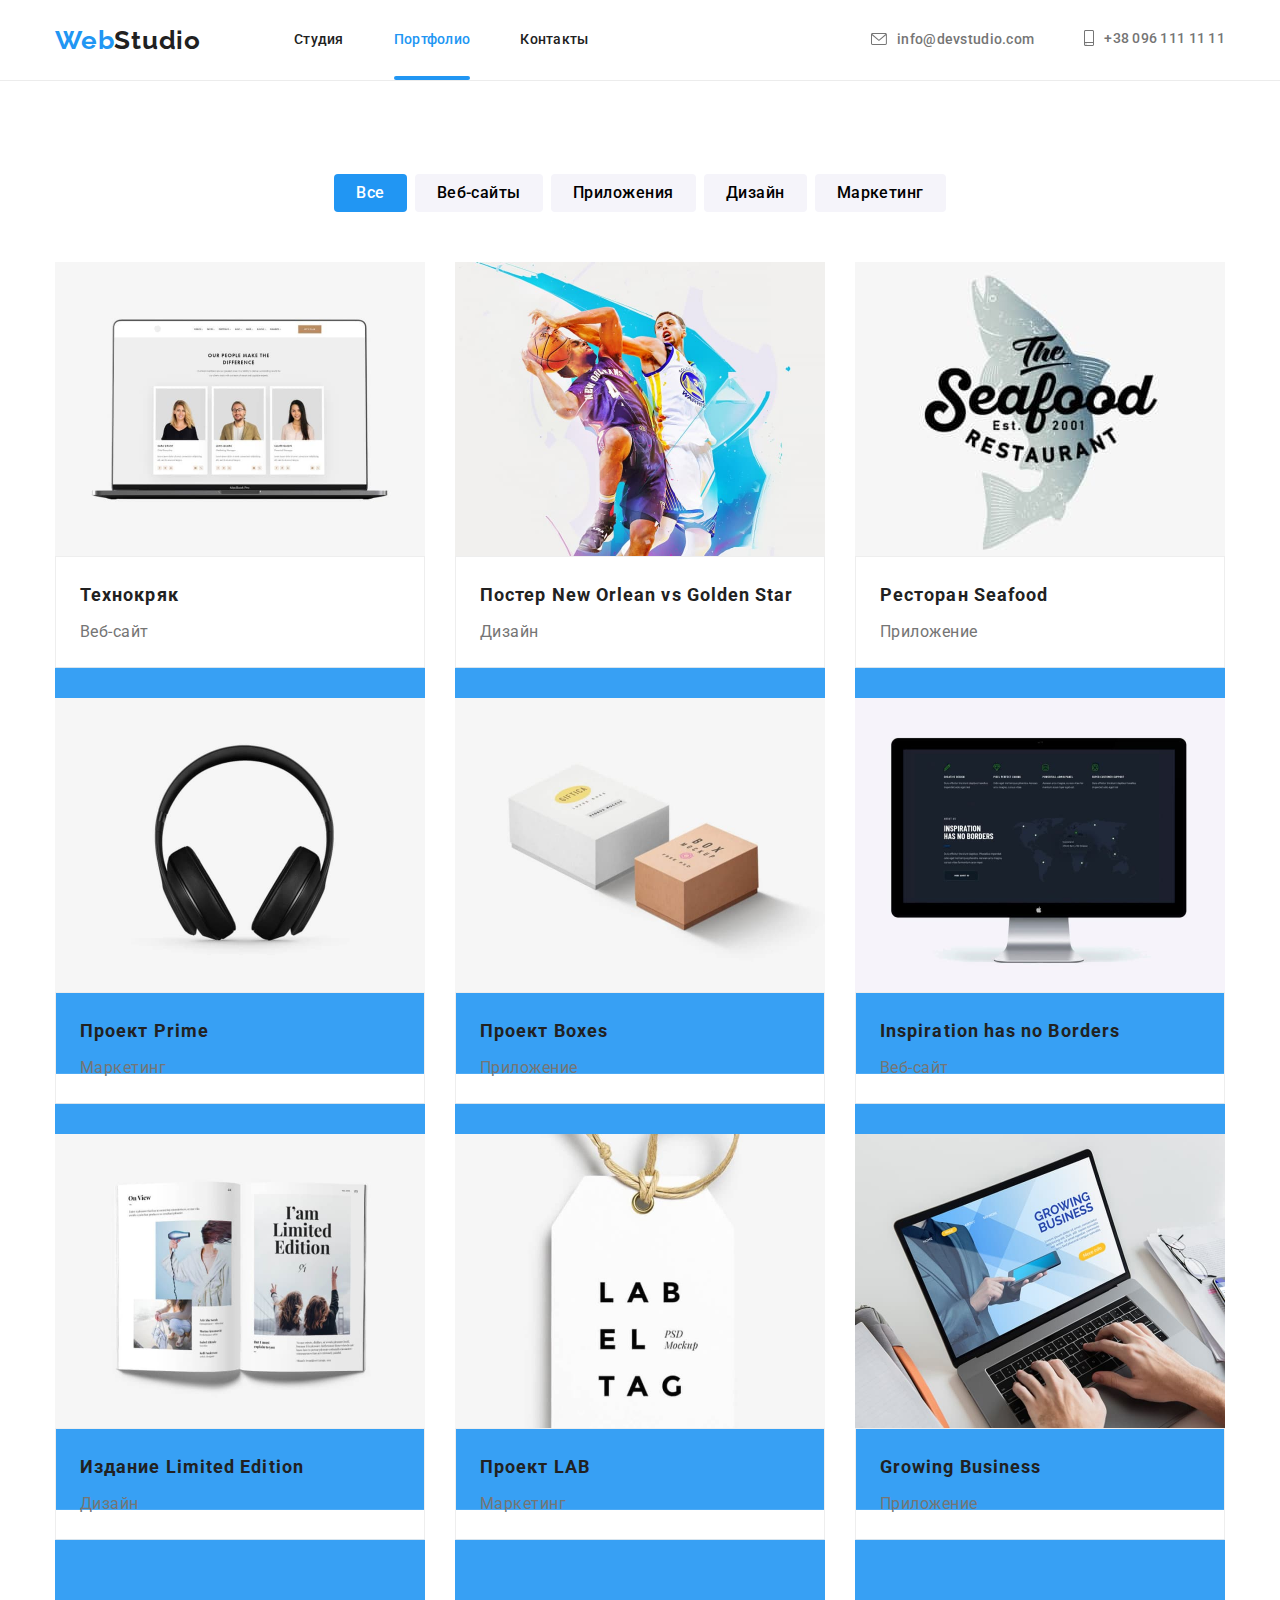
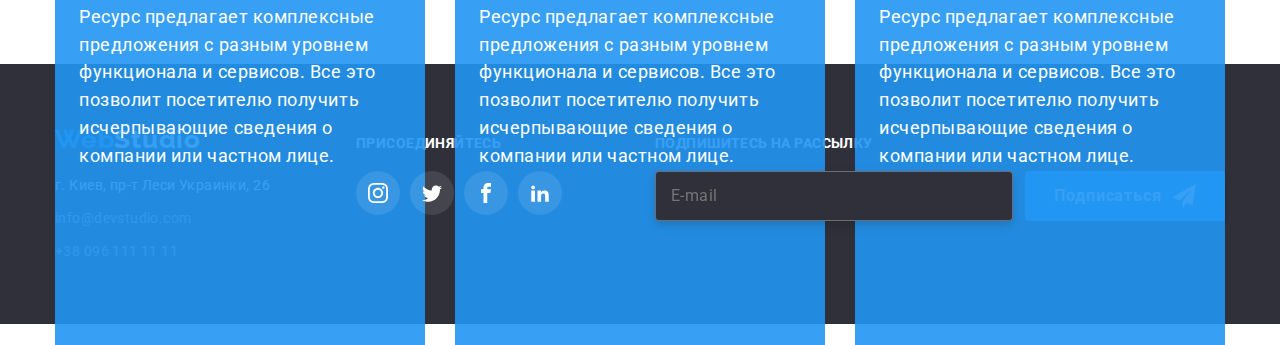
==== portfolio.html @ 7909172a "8" ====
<!DOCTYPE html>
<html lang="ru">
  <head>
    <meta charset="UTF-8" />
    <meta http-equiv="X-UA-Compatible" content="IE=edge" />
    <meta name="viewport" content="width=device-width, initial-scale=1.0" />
    <link rel="stylesheet" href="./css/reset.css" />
    <link rel="stylesheet" href="./css/styles.css" />
    <link rel="stylesheet" href="./css/main.css" />
    <title>WebStudio</title>
    <link rel="preconnect" href="https://fonts.googleapis.com" />
    <link rel="preconnect" href="https://fonts.gstatic.com" crossorigin />
    <link
      href="https://fonts.googleapis.com/css2?family=Raleway:wght@700&family=Roboto:ital,wght@0,400;0,500;0,700;0,900;1,300&display=swap"
      rel="stylesheet"
    />
  </head>
  <body>
    <header class="header">
      <div class="container">
        <a class="logo logo--blue" href="" lang="ru"
          >Web<span class="logo logo--black">Studio</span>
        </a>
        <div class="logo-button">
          <button class="logo-button__btn" data-menu-open>
            <svg class="logo-button__icon">
              <use href="./images/symbol-defs.svg#menu_24px"></use>
            </svg>
          </button>
        </div>
        <nav class="navigation">
          <ul class="menu">
            <li class="menu__item">
              <a class="menu__link" href="./index.html">Студия</a>
            </li>
            <li class="menu__item">
              <a class="menu__link current" href="./portfolio.html"
                >Портфолио</a
              >
            </li>
            <li class="menu__item">
              <a class="menu__link" href="">Контакты</a>
            </li>
          </ul>
        </nav>
        <ul class="contact">
          <li class="contact__item email">
            <a class="contact__link" href="mailto:info@devstudio.com"
              ><svg class="contact-button-email-icon">
                <use href="./images/symbol-defs.svg#icon-envelope-hover"></use>
              </svg>
              info@devstudio.com</a
            >
          </li>
          <li class="contact__item number">
            <a class="contact__link" href="tel:+380961111111"
              ><svg class="contact-button-phone-icon">
                <use href="./images/symbol-defs.svg#icon-smartphone"></use>
              </svg>
              +38 096 111 11 11
            </a>
          </li>
        </ul>
      </div>
      <div class="mob-menu is-hidden" data-menu>
        <button class="mob-menu__button" data-menu-close>
          <svg class="mob-menu__button-icon">
            <use href="./images/symbol-defs.svg#icon-krestik"></use>
          </svg>
        </button>
        <div class="container">
          <div class="mob-menu-top">
            <ul class="mob-menu-list">
              <li class="mob-menu-list__item">
                <a class="mob-menu-list__link" href="./index.html">Студия</a>
              </li>
              <li class="mob-menu-list__item">
                <a class="mob-menu-list__link" href="./portfolio.html"
                  >Портфолио</a
                >
              </li>
              <li class="mob-menu-list__item">
                <a class="mob-menu-list__link" href="">Контакты</a>
              </li>
            </ul>
          </div>
          <div class="mob-menu-bottom">
            <ul class="mob-contact">
              <li class="mob-contact__item mob-number">
                <a
                  class="mob-contact__link mob-font-number"
                  href="tel:+380961111111"
                >
                  +38 096 111 11 11
                </a>
              </li>
              <li class="mob-contact__item mob-email">
                <a
                  class="mob-contact__link mob-font-email"
                  href="mailto:info@devstudio.com"
                >
                  info@devstudio.com
                </a>
              </li>
            </ul>
            <ul class="mob-soc-list__menu">
              <li class="mob-soc-list__item">
                <a class="mob-soc-list__text" href="">Instagram</a>
              </li>
              <li class="mob-soc-list__item">
                <a class="mob-soc-list__text" href="">Twitter</a>
              </li>
              <li class="mob-soc-list__item">
                <a class="mob-soc-list__text" href="">Facebook</a>
              </li>
              <li class="mob-soc-list__item">
                <a class="mob-soc-list__text" href="">LinkedIn</a>
              </li>
            </ul>
          </div>
        </div>
      </div>
    </header>
    <main>
      <section class="section">
        <div class="container">
          <h1 class="visually-hidden" aria-hidden="true" tabindex="-1">
            заголовок скрыт
          </h1>
          <ul class="main-portfolio__button-menu">
            <li class="main-portfolio__button-item">
              <button class="main-portfolio__button current" type="button">
                Все
              </button>
            </li>
            <li class="main-portfolio__button-item">
              <button class="main-portfolio__button" type="button">
                Веб-сайты
              </button>
            </li>
            <li class="main-portfolio__button-item">
              <button class="main-portfolio__button" type="button">
                Приложения
              </button>
            </li>
            <li class="main-portfolio__button-item">
              <button class="main-portfolio__button" type="button">
                Дизайн
              </button>
            </li>
            <li class="main-portfolio__button-item">
              <button class="main-portfolio__button" type="button">
                Маркетинг
              </button>
            </li>
          </ul>
          <ul class="work-menu">
            <li class="work-menu__item">
              <a href="" class="work-menu__link">
                <div class="work-img-container">
                  <picture>
                    <source
                      srcset="
                        ./images/portfolio_image1.jpg    1x,
                        ./images/portfolio_image1-2x.jpg 2x
                      "
                      media="(min-width:1200px)"
                    />
                    <source
                      srcset="
                        ./images/laptop2-2.jpg  1x,
                        ./images/laptop2-2x.jpg 2x
                      "
                      media="(min-width:768px)"
                    />
                    <source
                      srcset="
                        ./images/laptop1.jpg      1x,
                        ./images/laptop1-2x-2.jpg 2x
                      "
                      media="(min-width:480px)"
                    />
                    <img
                      class="work-img-container__img"
                      srcset="./images/comp1.jpg 1x, ./images/comp1-2x-2.jpg 2x"
                      src="./images/comp1.jpg"
                      alt="технокряк"
                    />
                  </picture>
                  <p class="work-img-container__text">
                    Ресурс предлагает комплексные предложения с разным уровнем
                    функционала и сервисов. Все это позволит посетителю получить
                    исчерпывающие сведения о компании или частном лице.
                  </p>
                </div>
                <div class="work-information tabl-padding">
                  <h2 class="work-information__title">Технокряк</h2>
                  <p class="work-information__text">Веб-сайт</p>
                </div>
              </a>
            </li>
            <li class="work-menu__item">
              <a href="" class="work-menu__link">
                <div class="work-img-container">
                  <picture>
                    <source
                      srcset="
                        ./images/portfolio_image2.jpg    1x,
                        ./images/portfolio_image2-2x.jpg 2x
                      "
                      media="(min-width:1200px)"
                    />
                    <source
                      srcset="
                        ./images/basket2-2.jpg  1x,
                        ./images/basket2-2x.jpg 2x
                      "
                      media="(min-width:768px)"
                    />
                    <source
                      srcset="
                        ./images/basket1.jpg      1x,
                        ./images/basket1-2x-2.jpg 2x
                      "
                      media="(max-width:768px)"
                    />
                    <img
                      class="work-img-container__img"
                      src="./images/basket1.jpg"
                      alt="дизайн"
                    />
                  </picture>
                  <p class="work-img-container__text">
                    Ресурс предлагает комплексные предложения с разным уровнем
                    функционала и сервисов. Все это позволит посетителю получить
                    исчерпывающие сведения о компании или частном лице.
                  </p>
                </div>
                <div class="work-information">
                  <h2 class="work-information__title">
                    Постер <span lang="en"> New Orlean vs Golden Star</span>
                  </h2>
                  <p class="work-information__text">Дизайн</p>
                </div></a
              >
            </li>
            <li class="work-menu__item">
              <a href="" class="work-menu__link">
                <div class="work-img-container">
                  <picture>
                    <source
                      srcset="
                        ./images/portfolio_image3.jpg    1x,
                        ./images/portfolio_image3-2x.jpg 2x
                      "
                      media="(min-width:1200px)"
                    />
                    <source
                      srcset="
                        ./images/seafood2-2.jpg  1x,
                        ./images/seafood2-2x.jpg 2x
                      "
                      media="(min-width:768px)"
                    />
                    <source
                      srcset="
                        ./images/seafood1.jpg      1x,
                        ./images/seafood1-2x-2.jpg 2x
                      "
                      media="(min-width:460px)"
                    />
                    <img
                      class="work-img-container__img"
                      src="./images/seafood1.jpg"
                      alt="pесторан "
                    />
                  </picture>
                  <p class="work-img-container__text">
                    Ресурс предлагает комплексные предложения с разным уровнем
                    функционала и сервисов. Все это позволит посетителю получить
                    исчерпывающие сведения о компании или частном лице.
                  </p>
                </div>
                <div class="work-information">
                  <h2 class="work-information__title">
                    Ресторан <span lang="en">Seafood</span>
                  </h2>
                  <p class="work-information__text">Приложение</p>
                </div></a
              >
            </li>
            <li class="work-menu__item">
              <a href="" class="work-menu__link">
                <div class="work-img-container">
                  <picture>
                    <source
                      srcset="
                        ./images/portfolio_image4.jpg    1x,
                        ./images/portfolio_image4-2x.jpg 2x
                      "
                      media="(min-width:1200px)"
                    />
                    <source
                      srcset="
                        ./images/headphones2-2.jpg  1x,
                        ./images/headphones2-2x.jpg 2x
                      "
                      media="(min-width:768px)"
                    />
                    <source
                      srcset="
                        ./images/headphones1.jpg    1x,
                        ./images/headphones1-2x.jpg 2x
                      "
                      media="(max-width:768px)"
                    />
                    <img
                      class="work-img-container__img"
                      src="./images/headphones1.jpg"
                      alt="проект_prime"
                    />
                  </picture>
                  <p class="work-img-container__text">
                    Ресурс предлагает комплексные предложения с разным уровнем
                    функционала и сервисов. Все это позволит посетителю получить
                    исчерпывающие сведения о компании или частном лице.
                  </p>
                </div>
                <div class="work-information">
                  <h2 class="work-information__title">
                    Проект <span lang="en">Prime</span>
                  </h2>
                  <p class="work-information__text">Маркетинг</p>
                </div>
              </a>
            </li>
            <li class="work-menu__item">
              <a href="" class="work-menu__link">
                <div class="work-img-container">
                  <picture>
                    <source
                      srcset="
                        ./images/portfolio_image5.jpg    1x,
                        ./images/portfolio_image5-2x.jpg 2x
                      "
                      media="(min-width:1200px)"
                    />
                    <source
                      srcset="
                        ./images/boxes2-2.jpg  1x,
                        ./images/boxes2-2x.jpg 2x
                      "
                      media="(min-width:768px)"
                    />
                    <source
                      srcset="
                        ./images/boxes1.jpg      1x,
                        ./images/boxes1-2x-2.jpg 2x
                      "
                      media="(max-width:768px)"
                    />
                    <img
                      class="work-img-container__img"
                      src="./images/boxes1.jpg"
                      alt="проект_boxes"
                    />
                  </picture>
                  <p class="work-img-container__text">
                    Ресурс предлагает комплексные предложения с разным уровнем
                    функционала и сервисов. Все это позволит посетителю получить
                    исчерпывающие сведения о компании или частном лице.
                  </p>
                </div>
                <div class="work-information">
                  <h2 class="work-information__title">
                    Проект <span lang="en">Boxes</span>
                  </h2>
                  <p class="work-information__text">Приложение</p>
                </div></a
              >
            </li>

            <li class="work-menu__item">
              <a href="" class="work-menu__link">
                <div class="work-img-container">
                  <picture>
                    <source
                      srcset="
                        ./images/portfolio_image6.jpg    1x,
                        ./images/portfolio_image6-2x.jpg 2x
                      "
                      media="(min-width:1200px)"
                    />
                    <source
                      srcset="
                        ./images/monitor2-2.jpg  1x,
                        ./images/monitor2-2x.jpg 2x
                      "
                      media="(min-width:768px)"
                    />
                    <source
                      srcset="
                        ./images/monitor1.jpg      1x,
                        ./images/monitor1-2x-2.jpg 2x
                      "
                      media="(max-width:768px)"
                    />
                    <img
                      class="work-img-container__img"
                      src="./images/monitor1.jpg"
                      alt="inspiration"
                    />
                  </picture>
                  <p class="work-img-container__text">
                    Ресурс предлагает комплексные предложения с разным уровнем
                    функционала и сервисов. Все это позволит посетителю получить
                    исчерпывающие сведения о компании или частном лице.
                  </p>
                </div>
                <div class="work-information">
                  <h2 class="work-information__title" lang="en">
                    Inspiration has no Borders
                  </h2>
                  <p
                    class="work-information__text work-information__text--padding"
                  >
                    Веб-сайт
                  </p>
                </div></a
              >
            </li>
            <li class="work-menu__item">
              <a href="" class="work-menu__link">
                <div class="work-img-container">
                  <picture>
                    <source
                      srcset="
                        ./images/portfolio_image7.jpg    1x,
                        ./images/portfolio_image7-2x.jpg 2x
                      "
                      media="(min-width:1200px)"
                    />
                    <source
                      srcset="./images/book2-2.jpg 1x, ./images/book2-2x.jpg 2x"
                      media="(min-width:768px)"
                    />
                    <source
                      srcset="./images/book1.jpg 1x, ./images/book1-2x-2.jpg 2x"
                      media="(max-width:768px)"
                    />
                    <img
                      class="work-img-container__img"
                      src="./images/book1.jpg"
                      alt="inspiration"
                    />
                  </picture>
                  <p class="work-img-container__text">
                    Ресурс предлагает комплексные предложения с разным уровнем
                    функционала и сервисов. Все это позволит посетителю получить
                    исчерпывающие сведения о компании или частном лице.
                  </p>
                </div>
                <div class="work-information">
                  <h2 class="work-information__title">
                    Издание <span lang="en">Limited Edition</span>
                  </h2>
                  <p class="work-information__text">Дизайн</p>
                </div></a
              >
            </li>
            <li class="work-menu__item">
              <a href="" class="work-menu__link">
                <div class="work-img-container">
                  <picture>
                    <source
                      srcset="
                        ./images/portfolio_image8.jpg    1x,
                        ./images/portfolio_image8-2x.jpg 2x
                      "
                      media="(min-width:1200px)"
                    />
                    <source
                      srcset="./images/lab2-2.jpg 1x, ./images/lab2-2x.jpg 2x"
                      media="(min-width:768px)"
                    />
                    <source
                      srcset="./images/lab1.jpg 1x, ./images/lab1-2x-2.jpg 2x"
                      media="(max-width:768px)"
                    />
                    <img
                      class="work-img-container__img"
                      src="./images/lab1.jpg"
                      alt="проект_lab"
                    />
                  </picture>
                  <p class="work-img-container__text">
                    Ресурс предлагает комплексные предложения с разным уровнем
                    функционала и сервисов. Все это позволит посетителю получить
                    исчерпывающие сведения о компании или частном лице.
                  </p>
                </div>
                <div class="work-information">
                  <h2 class="work-information__title">
                    Проект <span lang="en">LAB</span>
                  </h2>
                  <p class="work-information__text">Маркетинг</p>
                </div></a
              >
            </li>
            <li class="work-menu__item">
              <a href="" class="work-menu__link">
                <div class="work-img-container">
                  <picture>
                    <source
                      srcset="
                        ./images/portfolio_image9.jpg    1x,
                        ./images/portfolio-image9-2x.jpg 2x
                      "
                      media="(min-width:1200px)"
                    />
                    <source
                      srcset="
                        ./images/laptoptwo2-2.jpg  1x,
                        ./images/laptoptwo2-2x.jpg 2x
                      "
                      media="(min-width:768px)"
                    />
                    <source
                      srcset="
                        ./images/laptop-two.jpg    1x,
                        ./images/laptop-two-2x.jpg 2x
                      "
                      media="(max-width:768px)"
                    />
                    <img
                      class="work-img-container__img"
                      src="./images/laptop-two.jpg"
                      alt="growing_business "
                    />
                  </picture>
                  <p class="work-img-container__text">
                    Ресурс предлагает комплексные предложения с разным уровнем
                    функционала и сервисов. Все это позволит посетителю получить
                    исчерпывающие сведения о компании или частном лице.
                  </p>
                </div>
                <div class="work-information">
                  <h2 class="work-information__title" lang="en">
                    Growing Business
                  </h2>
                  <p class="work-information__text">Приложение</p>
                </div></a
              >
            </li>
          </ul>
        </div>
      </section>
    </main>
    <footer class="footer">
      <div class="container">
        <div class="logo-and-address">
          <a class="footer-logo footer-logo--blue" href="" lang="en"
            >Web<span class="footer-logo footer-logo--white">Studio</span>
          </a>
          <address>
            <ul class="footer-menu-adress">
              <li class="footer-menu-adress__item">
                <a
                  class="footer-menu-adress__link"
                  href="https://goo.gl/maps/yM5zSDuBBdPvLDTw6"
                  target="_blank"
                  rel="noopener,noindex,nofollow"
                  >г. Киев, пр-т Леси Украинки, 26</a
                >
              </li>
              <li class="footer-menu-adress__item">
                <a
                  class="footer-menu-adress__link-two"
                  href="mailto:info@devstudio.com"
                  >info@devstudio.com</a
                >
              </li>
              <li class="footer-menu-adress__item">
                <a class="footer-menu-adress__link-two" href="tel:+380961111111"
                  >+38 096 111 11 11</a
                >
              </li>
            </ul>
          </address>
        </div>
        <div class="social-networks">
          <p class="social-networks__text">ПРИСОЕДИНЯЙТЕСЬ</p>
          <ul class="social-networks__button-menu">
            <li class="social-networks__icon">
              <a href="" class="social-networks__button">
                <svg class="social-networks__button-icon">
                  <use href="./images/symbol-defs.svg#icon-instagram"></use>
                </svg>
              </a>
            </li>
            <li class="social-networks__icon">
              <a href="" class="social-networks__button">
                <svg class="social-networks__button-icon">
                  <use href="./images/symbol-defs.svg#icon-twitter"></use>
                </svg>
              </a>
            </li>
            <li class="social-networks__icon">
              <a href="" class="social-networks__button">
                <svg class="social-networks__button-icon">
                  <use href="./images/symbol-defs.svg#icon-facebook"></use>
                </svg>
              </a>
            </li>
            <li class="social-networks__icon">
              <a href="" class="social-networks__button">
                <svg class="social-networks__button-icon">
                  <use href="./images/symbol-defs.svg#icon-linkedin2"></use>
                </svg>
              </a>
            </li>
          </ul>
        </div>
        <div class="footer-input-container">
          <p class="footer-input-container__text">Подпишитесь на рассылку</p>
          <form class="footer-form">
            <input
              name="email"
              type="email"
              class="footer-input"
              placeholder="E-mail"
            />
            <button type="submit" class="footer-input-container__btn">
              Подписаться<svg class="footer-input-container__icon-send">
                <use href="./images/symbol-defs.svg#icon-icon-send"></use>
              </svg>
            </button>
          </form>
        </div>
      </div>
    </footer>
    <script src="./js/modal.js"></script>
    <script src="./js/menu.js"></script>
  </body>
</html>
---- css/main.css ----
*,
*::after,
*::before {
  margin: 0;
  padding: 0;
  box-sizing: border-box;
}

a {
  text-decoration: none;
}

ul {
  list-style: none;
}

button {
  cursor: pointer;
  border: none;
}

img {
  display: block;
  height: auto;
  max-width: 100%;
}

h1,
h2,
h3,
h4,
h5,
h6 {
  margin: 0px;
}

:root {
  --main-color: #757575;
  --secondary-color: #212121;
  --background-color: #fff;
}

.header {
  background-color: var(--background-color);
  border-bottom: #fff;
  border-bottom: 1px solid #ececec;
  display: flex;
  padding-top: 10px;
  padding-bottom: 10px;
  left: 0;
}

@media screen and (min-width: 768px) {
  .header {
    padding-top: 21px;
    padding-bottom: 20px;
  }
}

@media screen and (min-width: 1200px) {
  .header {
    padding-top: 25px;
    padding-bottom: 24px;
  }
}

.header .container {
  display: flex;
}

.logo {
  font-family: "Raleway", sans-serif;
  font-style: normal;
  font-weight: 700;
  font-size: 26px;
  line-height: 1.19;
  letter-spacing: 0.03em;
  display: flex;
  align-items: center;
}

.logo--blue {
  color: #2196f3;
}

.logo--black {
  color: var(--secondary-color);
}

.logo-button {
  margin-left: auto;
}

@media screen and (min-width: 768px) {
  .logo-button {
    display: none;
  }
}

.logo-button__btn {
  width: 40px;
  height: 40px;
  background-color: #fff;
}

@media screen and (min-width: 768px) {
  .logo-button__btn {
    display: none;
  }
}

.navigation {
  display: none;
  align-items: center;
}

@media screen and (min-width: 768px) {
  .navigation {
    margin-left: 88px;
    display: flex;
  }
}

@media screen and (min-width: 1200px) {
  .navigation {
    margin-left: 93px;
  }
}

.logo-button__icon {
  width: 24px;
  height: 16px;
  background-position: center;
  background-repeat: no-repeat;
  background-size: contain;
}

.logo-button__icon:hover {
  fill: #2196f3;
}

.logo-button__icon:focus {
  fill: #2196f3;
}

@media screen and (min-width: 768px) {
  .logo-button__icon {
    display: none;
  }
}

.navigation {
  display: none;
  align-items: center;
}

@media screen and (min-width: 768px) {
  .navigation {
    display: flex;
  }
}

.header {
  display: flex;
  align-items: center;
}

.menu__link {
  font-weight: 500;
  line-height: 1.14;
  letter-spacing: 0.02em;
  color: var(--secondary-color);
  display: block;
  transition: opacity 250ms cubic-bezier(0.4, 0, 0.2, 1);
  font-size: 14px;
}

.menu__link:hover {
  color: #2196f3;
}

.menu__link:focus {
  color: #2196f3;
}

.menu__link.current::after {
  content: "";
  width: 100%;
  height: 4px;
  display: block;
  position: absolute;
  border-radius: 2px;
  left: 0;
  background-color: #2196f3;
  top: 44px;
}

.menu__link.current {
  color: #2196f3;
  position: relative;
}

.menu__item:not(:last-child) {
  margin-right: 50px;
}

.contact {
  display: flex;
  align-items: center;
  margin-left: auto;
  display: none;
}

@media screen and (min-width: 768px) {
  .contact {
    display: block;
  }
}

@media screen and (min-width: 1200px) {
  .contact {
    display: flex;
  }
}

.contact__item {
  fill: #757575;
}

.contact__item:hover {
  color: #2196f3;
}

.contact__item:focus {
  color: #2196f3;
}

.contact__item:not(:last-child) {
  margin-right: 50px;
}

@media screen and (min-width: 768px) {
  .contact__item:not(:last-child) {
    margin-right: 0px;
  }
}

@media screen and (min-width: 1200px) {
  .contact__item:not(:last-child) {
    margin-right: 50px;
  }
}

.contact-button-email-icon {
  width: 14px;
  height: 10px;
  margin-right: 8px;
}

@media screen and (min-width: 1200px) {
  .contact-button-email-icon {
    width: 16px;
    height: 12px;
    margin-right: 10px;
  }
}

.contact-button-phone-icon {
  width: 10px;
  height: 14px;
  margin-right: 8px;
}

@media screen and (min-width: 1200px) {
  .contact-button-phone-icon {
    height: 16px;
    margin-right: 10px;
  }
}

.contact__link {
  font-weight: 500;
  line-height: 1.14;
  letter-spacing: 0.02em;
  color: var(--main-color);
  display: inline-flex;
  align-items: center;
  transition: opacity 250ms cubic-bezier(0.4, 0, 0.2, 1);
  font-size: calc(24px + (16 + 16 * 1) * ((100vw - 280px) / 480));
}

.contact__link:hover {
  color: #2196f3;
}

.contact__link:focus {
  color: #2196f3;
}

@media screen and (min-width: 768px) {
  .contact__link {
    font-size: 12px;
    line-height: 1.16;
    padding-bottom: 0px;
    padding-top: 0px;
  }
}

@media screen and (min-width: 1200px) {
  .contact__link {
    font-size: 14px;
    line-height: 1.14;
  }
}

@media screen and (min-width: 460px) {
  .number {
    margin-top: 10px;
  }
}

@media screen and (min-width: 1200px) {
  .number {
    margin-top: 0px;
  }
}

.mob-menu {
  position: fixed;
  z-index: 1;
  top: 0;
  left: 0;
  background-color: #fff;
  width: 100vw;
  height: 100vh;
  padding-top: 48px;
  padding-bottom: 48px;
  padding-left: 40px;
}

.mob-menu .container {
  display: flex;
  flex-direction: column;
  height: 100%;
  justify-content: space-between;
  position: relative;
  padding: 0;
}

@media screen and (min-width: 768px) {
  .mob-menu {
    display: none;
  }
}

.mob-menu__button {
  display: block;
  content: "";
  margin-left: auto;
  width: 40px;
  height: 40px;
  background-color: #fff;
  cursor: pointer;
  position: absolute;
  top: 21px;
  right: 25px;
}

.mob-menu__button-icon {
  width: 18.67px;
  height: 18.67px;
  background-position: center;
  background-size: contain;
  background-repeat: no-repeat;
  fill: black;
}

.mob-menu__button-icon:hover {
  fill: #2196f3;
}

.mob-menu__button-icon:focus {
  fill: #2196f3;
}

.mob-menu-list__item {
  font-family: "Roboto";
  font-style: normal;
  font-weight: 500;
  font-size: 40px;
  line-height: 1.17;
  letter-spacing: 0.02em;
}

.mob-menu-list__item:not(:last-child) {
  margin-bottom: 36px;
}

.mob-menu-list__link {
  font-family: "Roboto";
  font-style: normal;
  font-weight: 500;
  font-size: 40px;
  line-height: 1.17;
  text-align: center;
  letter-spacing: 0.02em;
  color: #212121;
  font-size: calc(24px + (16 + 16 * 1) * ((100vw - 280px) / 480));
}

.mob-menu-list__link:hover {
  color: #2196f3;
}

.mob-menu-list__link:focus {
  color: #2196f3;
}

.mob-contact {
  color: #757575;
}

.mob-number {
  margin-bottom: 32px;
}

.mob-email {
  margin-bottom: 64px;
}

.mob-font-number {
  font-family: "Roboto";
  font-style: normal;
  font-weight: 500;
  font-size: 34px;
  line-height: 1.17;
  letter-spacing: 0.02em;
  color: #757575;
}

.mob-font-number:hover {
  color: #2196f3;
}

.mob-font-number:focus {
  color: #2196f3;
}

.mob-font-email {
  font-family: "Roboto";
  font-style: normal;
  font-weight: 500;
  font-size: 24px;
  line-height: 1.16;
  letter-spacing: 0.02em;
  color: #757575;
}

.mob-font-email:hover {
  color: #2196f3;
}

.mob-font-email:focus {
  color: #2196f3;
}

.mob-soc-list__menu {
  display: flex;
}

.mob-soc-list__menu :not(:last-child) {
  margin-right: 10px;
}

.mob-soc-list__text {
  font-family: "Roboto";
  font-style: normal;
  font-weight: 500;
  font-size: 18px;
  line-height: 1.22;
  letter-spacing: 0.02em;
  color: #2196f3;
}

.mob-soc-list__item:not(:first-child)::before {
  content: "";
  width: 22px;
  height: 0px;
  border-right: 1px solid rgba(33, 33, 33, 0.2);
  transform: rotate(90deg);
  margin-right: 9px;
}

.container {
  width: 100%;
  margin: 0 auto;
  padding-left: 15px;
  padding-right: 15px;
}

@media screen and (min-width: 480px) {
  .container {
    max-width: 480px;
  }
}

@media screen and (min-width: 768px) {
  .container {
    max-width: 768px;
  }
}

@media screen and (min-width: 1200px) {
  .container {
    max-width: 1200px;
  }
}

.visually-hidden {
  white-space: nowrap;
  width: 1px;
  height: 1px;
  overflow: hidden;
  border: 0;
  padding: 0;
  clip: rect(0 0 0 0);
  clip-path: inset(50%);
  margin: -1px;
}

.titles {
  font-weight: 700;
  font-size: 28px;
  line-height: 1.17;
  text-align: center;
  letter-spacing: 0.03em;
  color: var(--secondary-color);
  margin-bottom: 30px;
}

@media screen and (min-width: 1200px) {
  .titles {
    margin-bottom: 50px;
    font-size: 36px;
    line-height: 1.16;
  }
}

.hero {
  width: 100%;
  height: 100%;
  margin-left: auto;
  margin-right: auto;
  background: #2f303a;
  padding-top: 118px;
  padding-bottom: 118px;
  background-image: linear-gradient(rgba(47, 48, 58, 0.4), rgba(47, 48, 58, 0.4)), url(../images/headerimgmob.jpg);
  background-repeat: no-repeat;
  background-size: cover;
  background-position: center;
}

@media screen and (min-width: 480px) {
  .hero {
    background-image: linear-gradient(rgba(47, 48, 58, 0.4), rgba(47, 48, 58, 0.4)), url(../images/headerimgmob.jpg);
  }
}

@media screen and (min-width: 480px) and (min-device-pixel-ratio: 2), screen and (min-width: 480px) and (min-resolution: 192dpi), screen and (min-width: 480px) and (min-resolution: 2dppx) {
  .hero {
    background-image: linear-gradient(rgba(47, 48, 58, 0.4), rgba(47, 48, 58, 0.4)), url(../images/headerimgmob-2x.jpg);
  }
}

@media screen and (min-width: 768px) {
  .hero {
    background-image: linear-gradient(rgba(47, 48, 58, 0.4), rgba(47, 48, 58, 0.4)), url(../images/headerimgmobile.jpg);
  }
}

@media screen and (min-width: 768px) and (min-device-pixel-ratio: 2), screen and (min-width: 768px) and (min-resolution: 192dpi), screen and (min-width: 768px) and (min-resolution: 2dppx) {
  .hero {
    background-image: linear-gradient(rgba(47, 48, 58, 0.4), rgba(47, 48, 58, 0.4)), url(../images/headerimgmobile-2x.jpg);
  }
}

@media screen and (min-width: 1200px) {
  .hero {
    background-image: linear-gradient(rgba(47, 48, 58, 0.4), rgba(47, 48, 58, 0.4)), url(../images/hero1600ok-1x.jpg);
    max-width: 1600px;
    max-height: 600px;
    padding-top: 200px;
    padding-bottom: 200px;
  }
}

@media screen and (min-width: 1200px) and (min-device-pixel-ratio: 2), screen and (min-width: 1200px) and (min-resolution: 192dpi), screen and (min-width: 1200px) and (min-resolution: 2dppx) {
  .hero {
    background-image: linear-gradient(rgba(47, 48, 58, 0.4), rgba(47, 48, 58, 0.4)), url(../images/hero1600ok-2x.jpg);
  }
}

.hero__title {
  font-style: normal;
  font-weight: 900;
  font-size: 26px;
  line-height: 1.6;
  text-align: center;
  text-transform: uppercase;
  color: var(--background-color);
  margin: 0 auto;
  width: 360px;
  letter-spacing: 0.06em;
}

@media screen and (min-width: 1200px) {
  .hero__title {
    width: 696px;
    height: 120px;
    font-size: 44px;
    line-height: 1.36;
  }
}

.hero__button {
  margin-left: auto;
  margin-right: auto;
  margin-top: 30px;
  font-weight: 700;
  font-size: 16px;
  line-height: 1.87;
  display: flex;
  align-items: center;
  text-align: center;
  letter-spacing: 0.06em;
  box-shadow: 0px 4px 4px rgba(0, 0, 0, 0.15);
  border-radius: 4px;
  background: #2196f3;
  color: var(--background-color);
  padding: 10px 32px;
  cursor: pointer;
  transition: opacity 250ms cubic-bezier(0.4, 0, 0.2, 1);
}

.hero__button:hover {
  background-color: #188ce8;
}

.hero__button:focus {
  background-color: #188ce8;
}

.hero-two {
  padding-top: 60px;
  padding-bottom: 60px;
  background: #fff;
}

@media screen and (min-width: 1200px) {
  .hero-two {
    padding-top: 94px;
    padding-bottom: 94px;
  }
}

.hero-menu {
  margin-bottom: -30px;
}

@media screen and (min-width: 768px) {
  .hero-menu {
    display: flex;
    flex-wrap: wrap;
    margin-left: -30px;
  }
}

.hero-menu__item {
  margin-bottom: 30px;
  background-color: var(--background-color);
}

@media screen and (min-width: 768px) {
  .hero-menu__item {
    flex-basis: calc((100% - 60px) / 2);
    margin-left: 30px;
  }
}

@media screen and (min-width: 1200px) {
  .hero-menu__item {
    flex-basis: calc((100% - 120px) / 4);
    margin-left: 30px;
  }
}

.hero-menu__button {
  content: "";
  width: 100%;
  height: 120px;
  display: flex;
  background-color: #f5f4fa;
  margin-bottom: 30px;
  border-radius: 4px;
  background-size: contain;
  align-items: center;
  justify-content: center;
}

@media screen and (min-width: 1200px) {
  .hero-menu__button {
    width: 270px;
  }
}

.hero-menu__button-icon {
  width: 70px;
  height: 70px;
  background-position: center;
  background-repeat: no-repeat;
  background-size: contain;
}

.hero-menu__item-title {
  font-style: normal;
  font-weight: 700;
  font-size: 14px;
  line-height: 1.14;
  letter-spacing: 0.03em;
  text-transform: uppercase;
  color: var(--secondary-color);
  margin-bottom: 10px;
  text-align: center;
}

@media screen and (min-width: 768px) {
  .hero-menu__item-title {
    text-align: start;
  }
}

.hero-menu__text {
  font-weight: 400;
  font-size: 14px;
  line-height: 1.71;
  letter-spacing: 0.03em;
  color: var(--main-color);
}

.employment {
  padding-bottom: 94px;
  padding-top: 0px;
  display: none;
}

@media screen and (min-width: 480px) {
  .employment {
    display: none;
  }
}

@media screen and (min-width: 768px) {
  .employment {
    display: none;
  }
}

@media screen and (min-width: 1200px) {
  .employment {
    display: block;
  }
}

.employment-menu {
  display: flex;
  margin-left: -30px;
}

.employment-menu__item {
  background: var(--background-color);
  flex-basis: calc((100% - 90px) / 3);
  margin-left: 30px;
}

.employment-menu__img-text-container {
  position: relative;
}

.employment-menu__img-text {
  width: 370px;
  height: 70px;
  font-family: "Roboto";
  font-style: normal;
  font-weight: 700;
  font-size: 14px;
  line-height: 16px;
  text-align: center;
  letter-spacing: 0.03em;
  text-transform: uppercase;
  position: absolute;
  bottom: 0;
  background-color: rgba(47, 48, 58, 0.8);
  padding: 27px 82px;
  color: var(--background-color);
}

.personnel {
  padding-top: 60px;
  padding-bottom: 60px;
  background: #f5f4fa;
}

@media screen and (min-width: 1200px) {
  .personnel {
    padding-top: 94px;
    padding-bottom: 94px;
  }
}

.personnel-menu {
  margin-bottom: -30px;
}

@media screen and (min-width: 768px) {
  .personnel-menu {
    display: flex;
    flex-wrap: wrap;
    margin-left: -30px;
    justify-content: center;
  }
}

.personnel-menu__item {
  margin-bottom: 30px;
  background-color: var(--background-color);
}

@media screen and (min-width: 768px) {
  .personnel-menu__item {
    flex-basis: calc((100% - 60px) / 2);
    margin-left: 30px;
  }
}

@media screen and (min-width: 1200px) {
  .personnel-menu__item {
    flex-basis: calc((100% - 120px) / 4);
    margin-left: 30px;
  }
}

.personnel-container {
  padding-top: 30px;
  box-shadow: 0px 1px 3px rgba(0, 0, 0, 0.12), 0px 1px 1px rgba(0, 0, 0, 0.14), 0px 2px 1px rgba(0, 0, 0, 0.2);
  border-radius: 0px 0px 4px 4px;
  padding-bottom: 30px;
}

.personnel-name {
  font-weight: 500;
  font-size: 16px;
  line-height: 1.18;
  text-align: center;
  letter-spacing: 0.03em;
  color: var(--secondary-color);
  margin-bottom: 10px;
}

.personnel-profession {
  font-weight: 400;
  font-size: 16px;
  line-height: 1.18;
  text-align: center;
  letter-spacing: 0.03em;
  color: var(--main-color);
}

.personnel-button-menu {
  display: flex;
  list-style: none;
  margin-top: 16px;
  justify-content: center;
}

.personnel-button-menu :not(:last-child) {
  margin-right: 10px;
}

.button-personnel {
  width: 44px;
  height: 44px;
  background-color: var(--background-color);
  border-radius: 50%;
  background-position: center;
  background-repeat: no-repeat;
  background-size: contain;
  fill: #afb1b8;
  display: flex;
  justify-content: center;
  align-items: center;
  transition: opacity 250ms cubic-bezier(0.4, 0, 0.2, 1);
}

.button-personnel:hover {
  background-color: #2196f3;
  fill: var(--background-color);
}

.button-personnel__icon {
  width: 20px;
  height: 20px;
}

.regular-customers {
  padding-top: 60px;
  padding-bottom: 60px;
}

@media screen and (min-width: 1200px) {
  .regular-customers {
    padding-top: 94px;
    padding-bottom: 94px;
  }
}

.regular-customers-menu {
  display: flex;
  flex-wrap: wrap;
  margin-left: -30px;
  justify-content: center;
}

@media screen and (min-width: 1200px) {
  .regular-customers-menu {
    flex-wrap: nowrap;
  }
}

.regular-customers-menu__item {
  width: 100%;
  height: 92px;
  flex-basis: calc((100% - 60px) / 2);
  margin-left: 30px;
}

@media screen and (min-width: 480px) {
  .regular-customers-menu__item {
    margin-bottom: 30px;
  }
}

@media screen and (min-width: 760px) {
  .regular-customers-menu__item {
    width: 226px;
    flex-basis: calc((100% - 90px) / 3);
  }
}

@media screen and (min-width: 1200px) {
  .regular-customers-menu__item {
    width: 170px;
  }
}

.regular-customers-button {
  background-color: var(--background-color);
  fill: #afb1b8;
  width: 100%;
  height: 92px;
  border: 1px solid #afb1b8;
  border-radius: 4px;
  display: flex;
  justify-content: center;
  align-items: center;
  content: "";
  transition: opacity 250ms cubic-bezier(0.4, 0, 0.2, 1);
}

.regular-customers-button:hover {
  border: 1px solid #2196f3;
  fill: #2196f3;
}

@media screen and (min-width: 768px) {
  .regular-customers-button:hover {
    width: 226px;
  }
}

@media screen and (min-width: 1200px) {
  .regular-customers-button:hover {
    width: 170px;
  }
}

.regular-customers-button__icon {
  width: 106px;
  height: 60px;
  background-position: center;
  background-repeat: no-repeat;
  background-size: contain;
}

.footer {
  background: #2f303a;
  padding-top: 60px;
  padding-bottom: 60px;
}

.footer .container {
  text-align: center;
  justify-content: space-around;
  align-items: baseline;
}

@media screen and (min-width: 768px) {
  .footer .container {
    display: flex;
    flex-wrap: wrap;
  }
}

@media screen and (min-width: 1200px) {
  .footer .container {
    flex-wrap: nowrap;
    text-align: start;
    justify-content: inherit;
  }
}

@media screen and (min-width: 1200px) {
  .logo-and-address {
    width: 231px;
  }
}

.footer-logo {
  font-family: "Raleway", sans-serif;
  font-style: normal;
  font-weight: 700;
  font-size: 26px;
  line-height: 1.19;
  letter-spacing: 0.03em;
  text-align: center;
}

.footer-logo--blue {
  color: #2196f3;
}

.footer-logo--white {
  color: #fff;
}

.footer-menu-adress {
  margin-top: 20px;
}

.footer-menu-adress__item:not(:last-child) {
  margin-bottom: 9px;
}

.footer-menu-adress__item {
  font-family: "Roboto";
  font-style: normal;
  font-weight: 400;
  font-size: 14px;
  line-height: 1.71;
  letter-spacing: 0.03em;
  color: #fff;
}

.footer-menu-adress__link {
  font-weight: 400;
  font-size: 14px;
  line-height: 1.71;
  letter-spacing: 0.03em;
  color: var(--background-color);
  transition: opacity 250ms cubic-bezier(0.4, 0, 0.2, 1);
}

.footer-menu-adress__link:hover {
  color: #2196f3;
}

.footer-menu-adress__link:focus {
  color: #2196f3;
}

.footer-menu-adress__link-two {
  font-weight: 400;
  font-size: 14px;
  line-height: 1.71;
  letter-spacing: 0.03em;
  color: rgba(255, 255, 255, 0.6);
  transition: opacity 250ms cubic-bezier(0.4, 0, 0.2, 1);
}

.footer-menu-adress__link-two:hover {
  color: #2196f3;
}

.footer-menu-adress__link-two:focus {
  color: #2196f3;
}

.social-networks {
  margin-top: 60px;
}

@media screen and (min-width: 768px) {
  .social-networks {
    margin-top: 0px;
  }
}

@media screen and (min-width: 1200px) {
  .social-networks {
    margin-left: 70px;
  }
}

.social-networks__button-menu {
  display: flex;
  justify-content: center;
}

.social-networks__text {
  margin-bottom: 20px;
  color: var(--background-color);
  font-weight: 700;
  font-size: 14px;
  line-height: 16px;
  letter-spacing: 0.03em;
  text-transform: uppercase;
}

.social-networks__button {
  width: 44px;
  height: 44px;
  background: rgba(255, 255, 255, 0.1);
  border-radius: 50%;
  background-position: center;
  background-repeat: no-repeat;
  background-size: contain;
  fill: var(--background-color);
  position: relative;
  display: flex;
  justify-content: center;
  align-items: center;
  transition: opacity 250ms cubic-bezier(0.4, 0, 0.2, 1);
}

.social-networks__button:hover {
  background-color: #2196f3;
  fill: var(--background-color);
}

.social-networks__button:focus {
  background-color: #2196f3;
  fill: var(--background-color);
}

.social-networks__icon:not(:last-child) {
  margin-right: 10px;
}

.social-networks__button-icon {
  width: 20px;
  height: 20px;
}

@media screen and (min-width: 1200px) {
  .footer-form {
    display: flex;
  }
}

.footer-input-container {
  margin-top: 60px;
}

@media screen and (min-width: 768px) {
  .footer-input-container {
    width: 450px;
    margin-top: 60px;
  }
}

@media screen and (min-width: 1200px) {
  .footer-input-container {
    width: 570px;
    margin-left: 93px;
    margin-top: 0px;
  }
}

.footer-input-container__text {
  margin-bottom: 20px;
  color: var(--background-color);
  font-weight: 700;
  font-size: 14px;
  line-height: 16px;
  letter-spacing: 0.03em;
  text-transform: uppercase;
}

.footer-input {
  width: 100%;
  height: 50px;
  border: 1px solid rgba(255, 255, 255, 0.3);
  box-sizing: border-box;
  filter: drop-shadow(0px 4px 4px rgba(0, 0, 0, 0.15));
  border-radius: 4px;
  padding: 15px;
  background: #2f303a;
  font-family: "Roboto";
  font-style: normal;
  font-weight: 400;
  font-size: 16px;
  align-items: center;
  letter-spacing: 0.03em;
  color: rgba(255, 255, 255, 0.6);
}

@media screen and (min-width: 480px) {
  .footer-input {
    width: 358px;
  }
}

@media screen and (min-width: 768px) {
  .footer-input {
    width: 450px;
  }
}

@media screen and (min-width: 1200px) {
  .footer-input {
    width: 358px;
  }
}

.footer-input-container__btn {
  width: 200px;
  height: 50px;
  background: #2196f3;
  box-shadow: 0px 4px 4px rgba(0, 0, 0, 0.15);
  border-radius: 4px;
  font-family: "Roboto";
  font-style: normal;
  font-weight: 700;
  font-size: 16px;
  line-height: 30px;
  align-items: center;
  text-align: center;
  letter-spacing: 0.06em;
  color: #ffffff;
  margin-top: 20px;
  display: inline-flex;
  justify-content: center;
}

@media screen and (min-width: 1200px) {
  .footer-input-container__btn {
    margin-left: 12px;
    margin-top: 0px;
  }
}

.footer-input-container__icon-send {
  margin-left: 10px;
  width: 24px;
  height: 24px;
  justify-content: center;
  align-items: center;
}

.backdrop-container {
  position: fixed;
  top: 0;
  width: 100%;
  height: 100%;
  background-color: rgba(0, 0, 0, 0.2);
  transition: opacity 250ms cubic-bezier(0.4, 0, 0.2, 1);
  visibility: 250ms cubic-bezier(0.4, 0, 0.2, 1);
}

.modal {
  width: 450px;
  height: 609px;
  position: absolute;
  background: var(--background-color);
  box-shadow: 0px 1px 3px rgba(0, 0, 0, 0.12), 0px 1px 1px rgba(0, 0, 0, 0.14), 0px 2px 1px rgba(0, 0, 0, 0.2);
  border-radius: 4px;
  left: 50%;
  top: 50%;
  transform: translate(-50%, -50%);
  padding: 40px;
}

@media screen and (min-width: 1200px) {
  .modal {
    width: 528px;
    height: 581px;
  }
}

.modal-btn {
  width: 30px;
  height: 30px;
  background-color: var(--background-color);
  border-radius: 50%;
  background-position: center;
  background-repeat: no-repeat;
  background-size: contain;
  fill: #afb1b8;
  display: flex;
  justify-content: center;
  align-items: center;
  border: 1px solid rgba(0, 0, 0, 0.1);
  position: absolute;
  top: 8px;
  right: 8px;
  cursor: pointer;
}

.modal-btn__icon {
  width: 11px;
  height: 11px;
  fill: var(--secondary-color);
}

.modal-btn__icon :hover {
  fill: #2196f3;
}

.modal__title {
  font-family: "Roboto";
  font-style: normal;
  font-weight: 700;
  font-size: 20px;
  line-height: 1.15;
  text-align: center;
  letter-spacing: 0.03em;
  margin-bottom: 12px;
  color: #212121;
}

.input-modal {
  width: 100%;
  height: 40px;
  border: 1px solid rgba(33, 33, 33, 0.2);
  box-sizing: border-box;
  border-radius: 4px;
  margin-top: 4px;
  padding-left: 42px;
  outline: none;
}

.input-modal:focus {
  border-color: #2196f3;
}

.modal-input-wrap__icon {
  position: absolute;
  top: 50%;
  left: 15px;
  transition: opacity 250ms cubic-bezier(0.4, 0, 0.2, 1);
  fill: #212121;
  background-position: center;
  background-size: contain;
  background-repeat: no-repeat;
  content: "";
}

.input-modal:focus + .modal-input-wrap__icon {
  fill: #2196f3;
}

.modal-input-wrap-lable {
  font-family: "Roboto";
  font-style: normal;
  font-weight: 400;
  font-size: 12px;
  line-height: 1.16;
  letter-spacing: 0.01em;
  color: #757575;
}

.modal-field {
  margin-bottom: 10px;
}

.modal-input-wrap {
  position: relative;
}

.modal-text-area {
  width: 100%;
  height: 96px;
  font-family: "Roboto";
  font-style: normal;
  font-weight: 400;
  font-size: 14px;
  line-height: 1.14;
  letter-spacing: 0.01em;
  margin-top: 4px;
  color: rgba(117, 117, 117, 0.5);
  border: 1px solid rgba(33, 33, 33, 0.2);
  box-sizing: border-box;
  border-radius: 4px;
  padding: 12px 16px;
  resize: none;
  margin-bottom: 20px;
}

.input-checbox {
  font-family: "Roboto";
  font-style: normal;
  font-weight: 400;
  font-size: 14px;
  line-height: 1.71;
  letter-spacing: 0.03em;
  color: #757575;
  justify-content: center;
  align-items: center;
}

.input-checbox-two {
  color: #2196f3;
  text-decoration: underline;
  margin-left: 5px;
}

.input-text {
  font-family: "Roboto";
  font-style: normal;
  font-weight: 400;
  font-size: 12px;
  line-height: 1.16;
  letter-spacing: 0.03em;
  color: #757575;
  display: flex;
  flex-wrap: wrap;
  align-items: center;
  margin-bottom: 30px;
}

@media screen and (min-width: 768px) {
  .input-text {
    font-size: 14px;
    line-height: 1.16;
  }
}

.input-text::before {
  content: "";
  width: 16px;
  height: 15px;
  border: 2px solid #212121;
  border-radius: 3px;
  display: block;
  margin-right: 8px;
}

.input-checbox:checked + .input-text::before {
  background-color: #2196f3;
  border: none;
  background-image: url(../images/Vector-9.svg);
  background-repeat: no-repeat;
  background-position: center;
  background-size: contain;
}

.input-container {
  display: flex;
  justify-content: center;
  flex-wrap: wrap;
}

.button-input {
  font-family: "Roboto";
  font-style: normal;
  font-weight: 700;
  font-size: 16px;
  line-height: 1.87;
  display: flex;
  align-items: center;
  text-align: center;
  letter-spacing: 0.06em;
  background: #2196f3;
  box-shadow: 0px 4px 4px rgba(0, 0, 0, 0.15);
  border-radius: 4px;
  width: 200px;
  height: 50px;
  justify-content: center;
  align-items: center;
  margin: 0 auto;
  cursor: pointer;
  color: #ffffff;
}

.button-input:hover {
  background: #188ce8;
  box-shadow: 0px 4px 4px rgba(0, 0, 0, 0.15);
  border-radius: 4px;
}

.is-hidden {
  opacity: 0;
  pointer-events: none;
  visibility: hidden;
}

.section {
  padding-top: 60px;
  padding-bottom: 60px;
}

@media screen and (min-width: 1200px) {
  .section {
    padding-top: 94px;
    padding-bottom: 94px;
    margin: 0 auto;
  }
}

.main-portfolio__button-menu {
  display: flex;
  flex-wrap: wrap;
  margin-bottom: 40px;
}

@media screen and (min-width: 768px) {
  .main-portfolio__button-menu {
    justify-content: center;
    flex-wrap: nowrap;
    margin-bottom: 30px;
  }
}

@media screen and (min-width: 1200px) {
  .main-portfolio__button-menu {
    margin-bottom: 50px;
  }
}

.main-portfolio__button-item {
  margin-top: 15px;
}

@media screen and (min-width: 768px) {
  .main-portfolio__button-item {
    margin-top: 0px;
  }
}

.main-portfolio__button-item:not(:last-child) {
  margin-right: 8px;
}

.main-portfolio__button {
  font-family: "Roboto";
  font-style: normal;
  font-weight: 500;
  font-size: 16px;
  line-height: 1.62;
  text-align: center;
  letter-spacing: 0.03em;
  background: #f5f4fa;
  border-radius: 4px;
  padding: 6px 22px;
  cursor: pointer;
  transition: opacity 250ms cubic-bezier(0.4, 0, 0.2, 1);
}

.main-portfolio__button:hover {
  background-color: #2196f3;
  color: var(--background-color);
}

.main-portfolio__button:focus {
  background-color: #2196f3;
  color: var(--background-color);
}

.main-portfolio__button.current {
  background-color: #2196f3;
  color: var(--background-color);
}

.work {
  padding: 20px 24px;
  border: 1px solid #eeeeee;
  box-sizing: border-box;
}

@media screen and (min-width: 768px) {
  .work-menu {
    display: flex;
    flex-wrap: wrap;
    margin-left: -30px;
  }
}

@media screen and (min-width: 768px) {
  .work-menu__item {
    flex-basis: calc((100% - 60px) / 2);
    margin-left: 30px;
  }
}

@media screen and (min-width: 1200px) {
  .work-menu__item {
    flex-basis: calc((100% - 90px) / 3);
    margin-left: 30px;
    margin-bottom: 30px;
  }
}

.work-menu__item:not(:last-child) {
  margin-bottom: 30px;
}

@media screen and (min-width: 480px) {
  .work-menu__item:not(:last-child) {
    max-width: 1200px;
  }
}

.work-menu__link {
  height: 100%;
  flex-direction: column;
  position: relative;
  overflow: hidden;
}

.work-menu__link:hover {
  box-sizing: border-box;
  box-shadow: 0px 1px 1px rgba(0, 0, 0, 0.12), 0px 4px 4px rgba(0, 0, 0, 0.06), 1px 4px 6px rgba(0, 0, 0, 0.16);
}

.work-menu__link:focus {
  box-sizing: border-box;
  border: 1px solid #eeeeee;
  box-shadow: 0px 1px 1px rgba(0, 0, 0, 0.12), 0px 4px 4px rgba(0, 0, 0, 0.06), 1px 4px 6px rgba(0, 0, 0, 0.16);
}

.work-information {
  padding: 20px 24px;
  border: 1px solid #eeeeee;
  box-sizing: border-box;
  flex-grow: 1;
}

.work-img-container__text {
  position: absolute;
  top: 0;
  background: rgba(33, 150, 243, 0.9);
  font-family: "Roboto";
  font-style: normal;
  font-weight: 400;
  font-size: 18px;
  line-height: 1.55;
  letter-spacing: 0.03em;
  color: #ffffff;
  transform: translateY(100%);
  transition: transform 250ms linear;
  padding: 77px 24px;
  height: 100%;
}

@media screen and (min-width: 768px) {
  .work-img-container__text {
    padding: 49px 24px;
  }
}

@media screen and (min-width: 1200px) {
  .work-img-container__text {
    padding: 63px 24px;
  }
}

.work-menu__item:hover .work-img-container__text {
  transform: translateY(0%);
}

.work-information__title {
  font-weight: 700;
  font-size: 18px;
  line-height: 2;
  letter-spacing: 0.06em;
  color: var(--secondary-color);
  margin-bottom: 4px;
}

.work-information__text {
  font-family: "Roboto";
  font-style: normal;
  font-weight: 400;
  font-size: 16px;
  line-height: 1.87;
  letter-spacing: 0.03em;
  color: var(--main-color);
}

body {
  font-family: "Roboto", sans-serif;
  font-weight: 400;
  font-style: normal;
  font-size: 14px;
  line-height: 1.14;
  color: var(--main-color);
}

.menu {
  display: flex;
  align-items: center;
}
/*# sourceMappingURL=main.css.map */
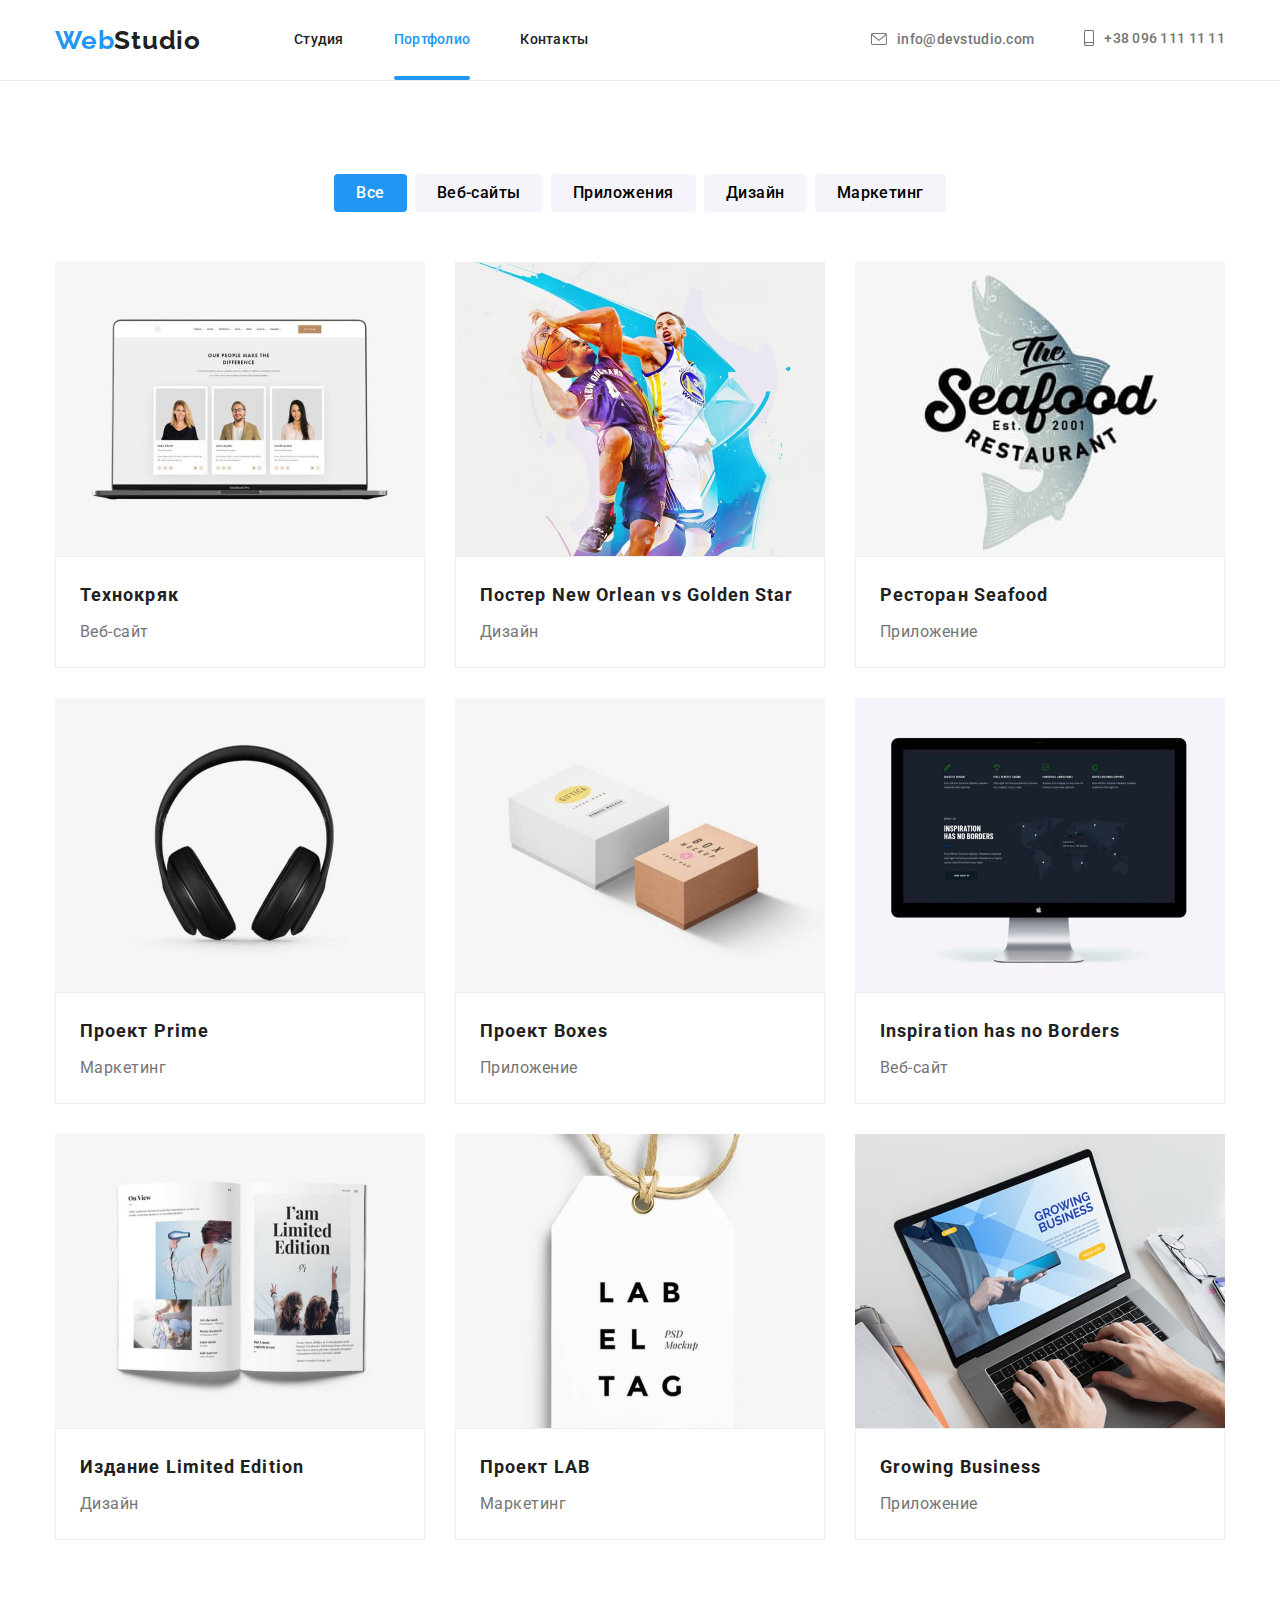
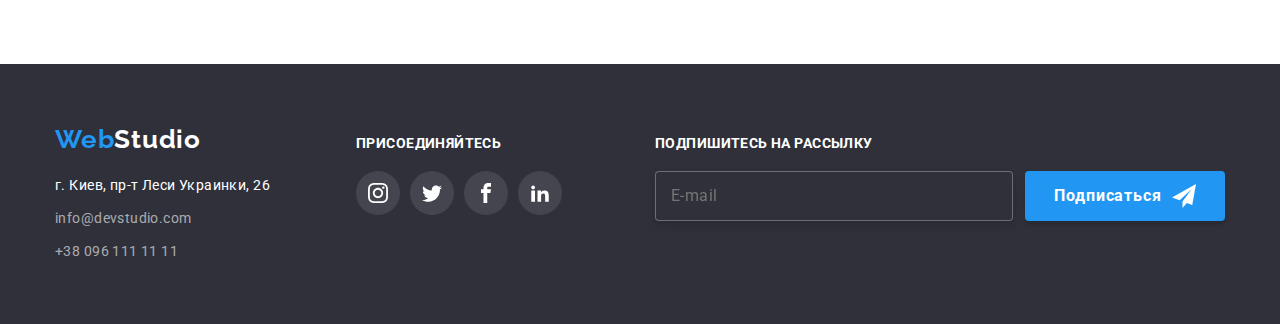
==== commit a0c06d8f: "8 домашка" ====
--- a/portfolio.html
+++ b/portfolio.html
@@ -241,8 +241,8 @@
                     Постер <span lang="en"> New Orlean vs Golden Star</span>
                   </h2>
                   <p class="work-information__text">Дизайн</p>
-                </div></a
-              >
+                </div>
+              </a>
             </li>
             <li class="work-menu__item">
               <a href="" class="work-menu__link">
@@ -286,8 +286,8 @@
                     Ресторан <span lang="en">Seafood</span>
                   </h2>
                   <p class="work-information__text">Приложение</p>
-                </div></a
-              >
+                </div>
+              </a>
             </li>
             <li class="work-menu__item">
               <a href="" class="work-menu__link">
@@ -376,10 +376,9 @@
                     Проект <span lang="en">Boxes</span>
                   </h2>
                   <p class="work-information__text">Приложение</p>
-                </div></a
-              >
-            </li>
-
+                </div>
+              </a>
+            </li>
             <li class="work-menu__item">
               <a href="" class="work-menu__link">
                 <div class="work-img-container">
@@ -426,8 +425,8 @@
                   >
                     Веб-сайт
                   </p>
-                </div></a
-              >
+                </div>
+              </a>
             </li>
             <li class="work-menu__item">
               <a href="" class="work-menu__link">
@@ -465,8 +464,8 @@
                     Издание <span lang="en">Limited Edition</span>
                   </h2>
                   <p class="work-information__text">Дизайн</p>
-                </div></a
-              >
+                </div>
+              </a>
             </li>
             <li class="work-menu__item">
               <a href="" class="work-menu__link">
@@ -504,8 +503,8 @@
                     Проект <span lang="en">LAB</span>
                   </h2>
                   <p class="work-information__text">Маркетинг</p>
-                </div></a
-              >
+                </div>
+              </a>
             </li>
             <li class="work-menu__item">
               <a href="" class="work-menu__link">
@@ -549,8 +548,8 @@
                     Growing Business
                   </h2>
                   <p class="work-information__text">Приложение</p>
-                </div></a
-              >
+                </div>
+              </a>
             </li>
           </ul>
         </div>
--- a/css/main.css
+++ b/css/main.css
@@ -1578,11 +1578,15 @@
 .main-portfolio__button:hover {
   background-color: #2196f3;
   color: var(--background-color);
+  box-shadow: 0px 3px 1px rgba(0, 0, 0, 0.1), 0px 1px 2px rgba(0, 0, 0, 0.08), 0px 2px 2px rgba(0, 0, 0, 0.12);
+  border-radius: 4px;
 }
 
 .main-portfolio__button:focus {
   background-color: #2196f3;
   color: var(--background-color);
+  box-shadow: 0px 3px 1px rgba(0, 0, 0, 0.1), 0px 1px 2px rgba(0, 0, 0, 0.08), 0px 2px 2px rgba(0, 0, 0, 0.12);
+  border-radius: 4px;
 }
 
 .main-portfolio__button.current {
@@ -1632,19 +1636,21 @@
 .work-menu__link {
   height: 100%;
   flex-direction: column;
-  position: relative;
-  overflow: hidden;
 }
 
 .work-menu__link:hover {
-  box-sizing: border-box;
   box-shadow: 0px 1px 1px rgba(0, 0, 0, 0.12), 0px 4px 4px rgba(0, 0, 0, 0.06), 1px 4px 6px rgba(0, 0, 0, 0.16);
+  border: 1px solid #eeeeee;
 }
 
 .work-menu__link:focus {
-  box-sizing: border-box;
   border: 1px solid #eeeeee;
   box-shadow: 0px 1px 1px rgba(0, 0, 0, 0.12), 0px 4px 4px rgba(0, 0, 0, 0.06), 1px 4px 6px rgba(0, 0, 0, 0.16);
+}
+
+.work-img-container {
+  overflow: hidden;
+  position: relative;
 }
 
 .work-information {
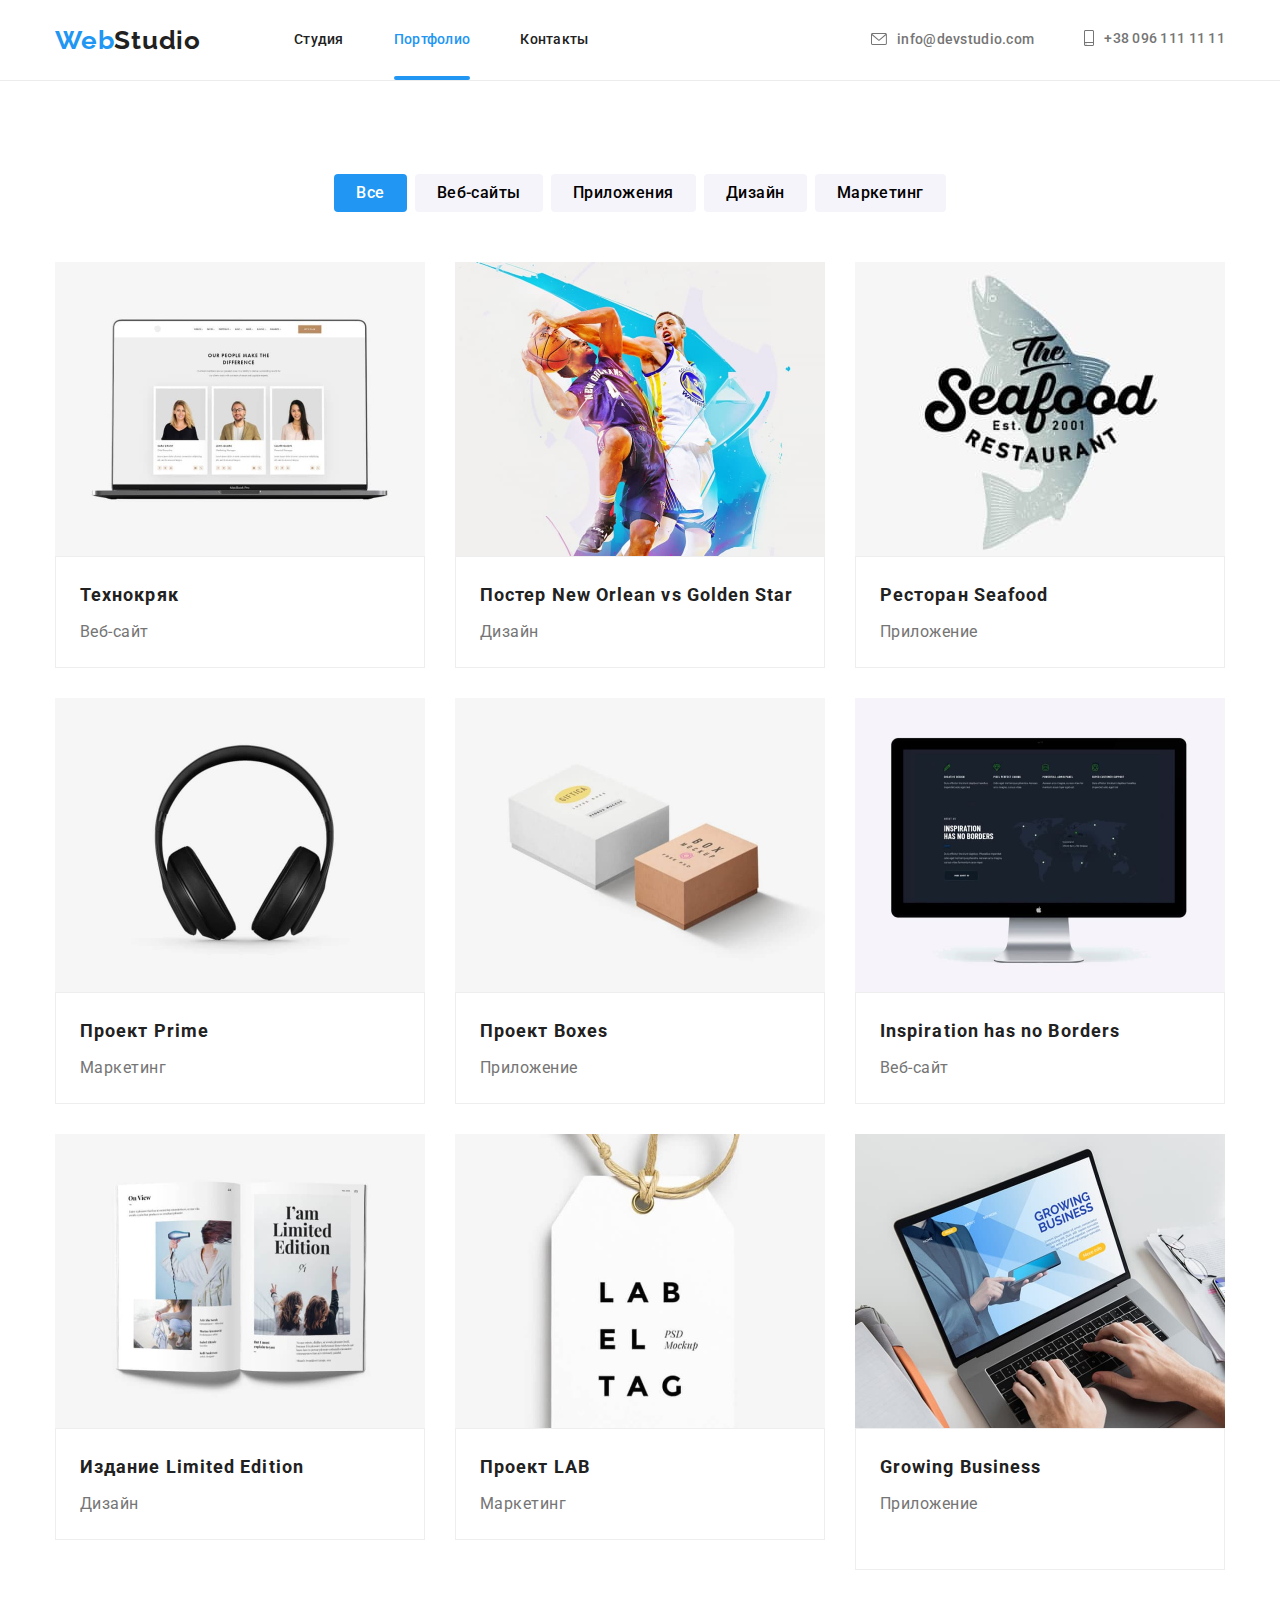
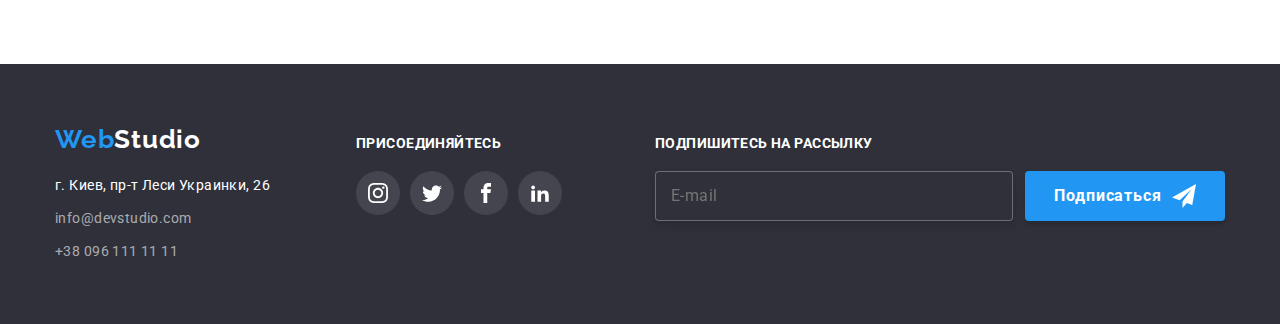
==== commit 121d46f9: "8dzok" ====
--- a/portfolio.html
+++ b/portfolio.html
@@ -128,17 +128,17 @@
             заголовок скрыт
           </h1>
           <ul class="main-portfolio__button-menu">
-            <li class="main-portfolio__button-item">
+            <li class="main-portfolio__button-item no">
               <button class="main-portfolio__button current" type="button">
                 Все
               </button>
             </li>
-            <li class="main-portfolio__button-item">
+            <li class="main-portfolio__button-item no">
               <button class="main-portfolio__button" type="button">
                 Веб-сайты
               </button>
             </li>
-            <li class="main-portfolio__button-item">
+            <li class="main-portfolio__button-item no">
               <button class="main-portfolio__button" type="button">
                 Приложения
               </button>
@@ -156,7 +156,7 @@
           </ul>
           <ul class="work-menu">
             <li class="work-menu__item">
-              <a href="" class="work-menu__link">
+              <a class="work-menu__link" href="">
                 <div class="work-img-container">
                   <picture>
                     <source
@@ -200,7 +200,7 @@
               </a>
             </li>
             <li class="work-menu__item">
-              <a href="" class="work-menu__link">
+              <a class="work-menu__link" href="">
                 <div class="work-img-container">
                   <picture>
                     <source
@@ -245,7 +245,7 @@
               </a>
             </li>
             <li class="work-menu__item">
-              <a href="" class="work-menu__link">
+              <a class="work-menu__link" href="">
                 <div class="work-img-container">
                   <picture>
                     <source
@@ -428,7 +428,7 @@
                 </div>
               </a>
             </li>
-            <li class="work-menu__item">
+            <li class="work-menu__item no-margin">
               <a href="" class="work-menu__link">
                 <div class="work-img-container">
                   <picture>
@@ -467,7 +467,7 @@
                 </div>
               </a>
             </li>
-            <li class="work-menu__item">
+            <li class="work-menu__item no-margin">
               <a href="" class="work-menu__link">
                 <div class="work-img-container">
                   <picture>
@@ -506,7 +506,7 @@
                 </div>
               </a>
             </li>
-            <li class="work-menu__item">
+            <li class="work-menu__item no-margin">
               <a href="" class="work-menu__link">
                 <div class="work-img-container">
                   <picture>
--- a/css/main.css
+++ b/css/main.css
@@ -1560,6 +1560,12 @@
   margin-right: 8px;
 }
 
+@media screen and (max-width: 760px) {
+  .no {
+    margin-top: 0px;
+  }
+}
+
 .main-portfolio__button {
   font-family: "Roboto";
   font-style: normal;
@@ -1629,23 +1635,33 @@
 
 @media screen and (min-width: 480px) {
   .work-menu__item:not(:last-child) {
-    max-width: 1200px;
+    max-width: 1100px;
+  }
+}
+
+@media screen and (min-width: 1200px) {
+  .no-margin {
+    margin-bottom: 0px;
   }
 }
 
 .work-menu__link {
+  display: flex;
   height: 100%;
   flex-direction: column;
 }
 
 .work-menu__link:hover {
   box-shadow: 0px 1px 1px rgba(0, 0, 0, 0.12), 0px 4px 4px rgba(0, 0, 0, 0.06), 1px 4px 6px rgba(0, 0, 0, 0.16);
-  border: 1px solid #eeeeee;
 }
 
 .work-menu__link:focus {
   border: 1px solid #eeeeee;
   box-shadow: 0px 1px 1px rgba(0, 0, 0, 0.12), 0px 4px 4px rgba(0, 0, 0, 0.06), 1px 4px 6px rgba(0, 0, 0, 0.16);
+}
+
+.work-menu__item:hover .work-img-container__text {
+  transform: translateY(0%);
 }
 
 .work-img-container {
@@ -1658,6 +1674,7 @@
   border: 1px solid #eeeeee;
   box-sizing: border-box;
   flex-grow: 1;
+  border: 1px solid #eeeeee;
 }
 
 .work-img-container__text {
@@ -1687,10 +1704,6 @@
   .work-img-container__text {
     padding: 63px 24px;
   }
-}
-
-.work-menu__item:hover .work-img-container__text {
-  transform: translateY(0%);
 }
 
 .work-information__title {
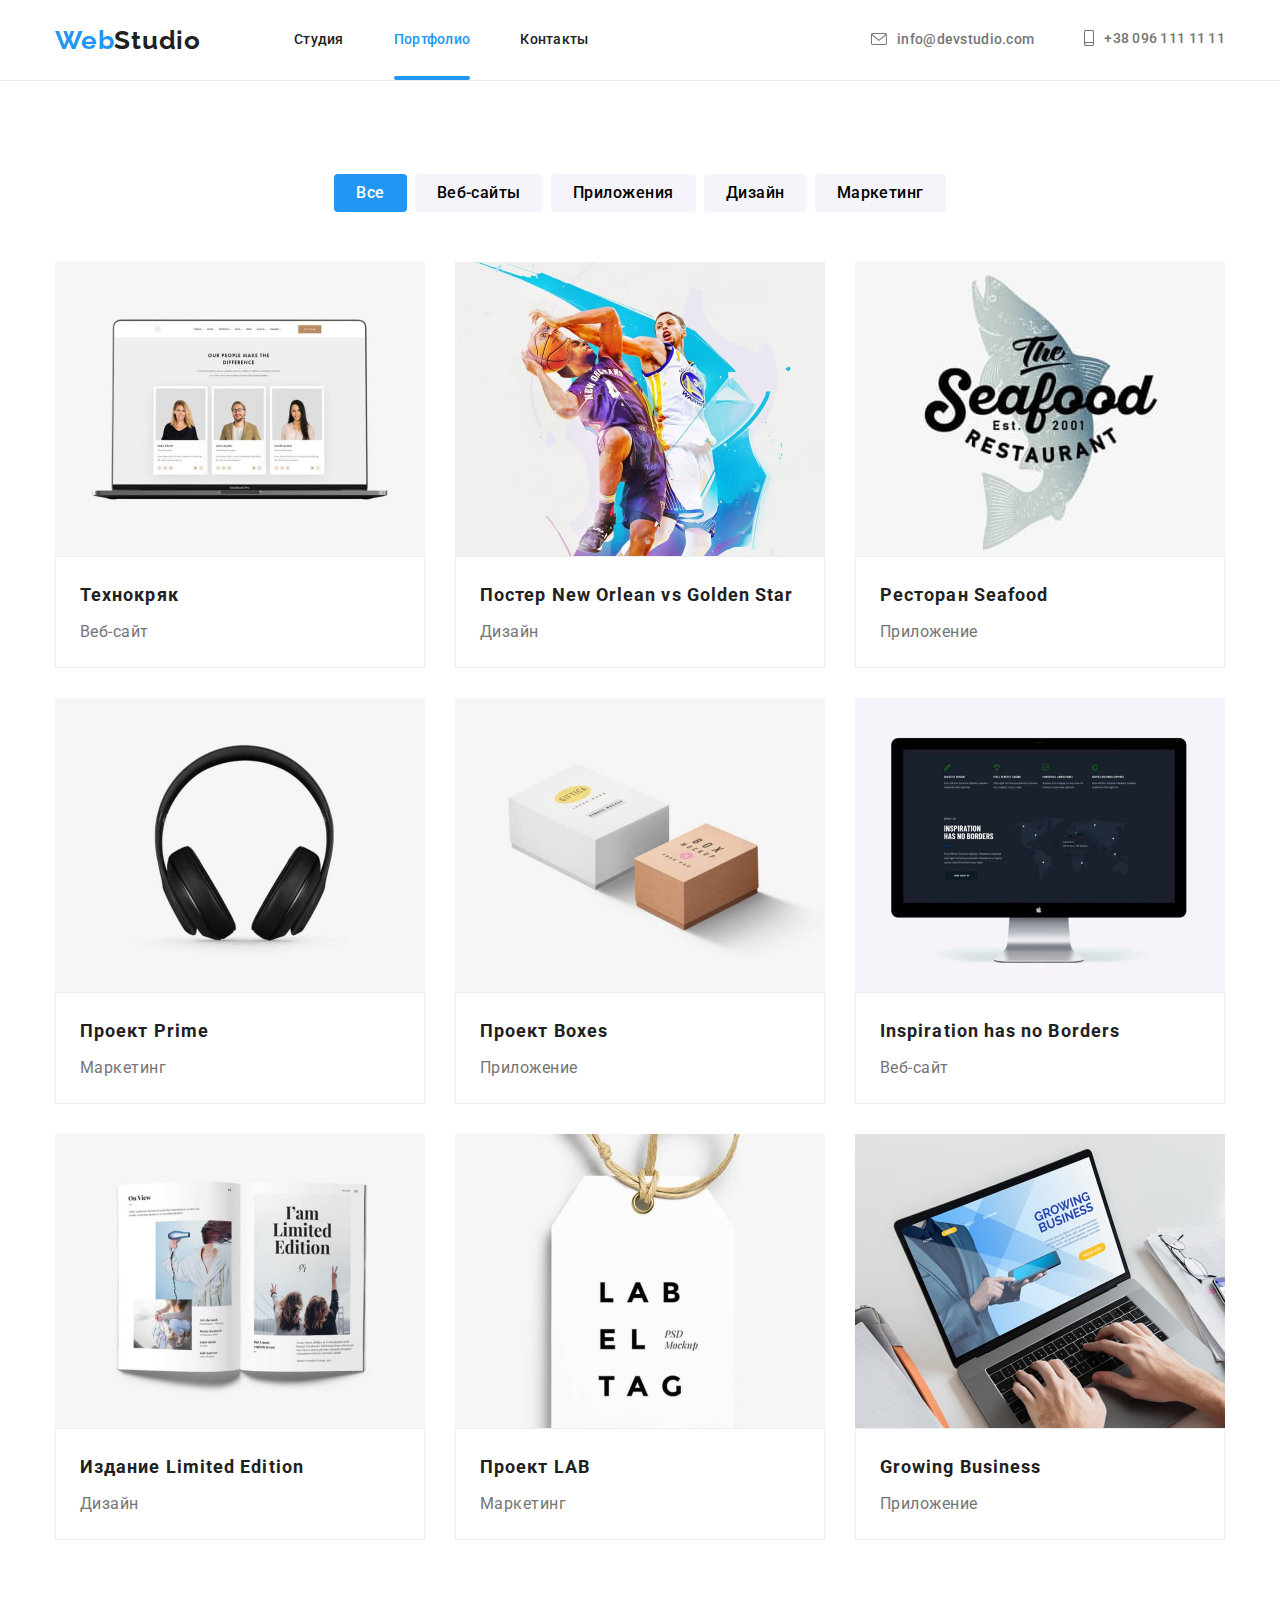
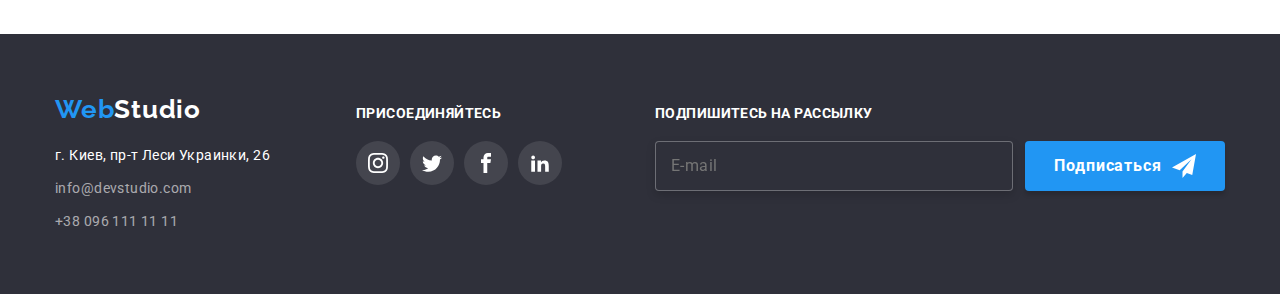
==== commit 0c41dc35: "dz8" ====
--- a/portfolio.html
+++ b/portfolio.html
@@ -75,7 +75,7 @@
                 <a class="mob-menu-list__link" href="./index.html">Студия</a>
               </li>
               <li class="mob-menu-list__item">
-                <a class="mob-menu-list__link" href="./portfolio.html"
+                <a class="mob-menu-list__link current" href="./portfolio.html"
                   >Портфолио</a
                 >
               </li>
@@ -128,17 +128,17 @@
             заголовок скрыт
           </h1>
           <ul class="main-portfolio__button-menu">
-            <li class="main-portfolio__button-item no">
+            <li class="main-portfolio__button-item">
               <button class="main-portfolio__button current" type="button">
                 Все
               </button>
             </li>
-            <li class="main-portfolio__button-item no">
+            <li class="main-portfolio__button-item">
               <button class="main-portfolio__button" type="button">
                 Веб-сайты
               </button>
             </li>
-            <li class="main-portfolio__button-item no">
+            <li class="main-portfolio__button-item">
               <button class="main-portfolio__button" type="button">
                 Приложения
               </button>
@@ -161,8 +161,8 @@
                   <picture>
                     <source
                       srcset="
-                        ./images/portfolio_image1.jpg    1x,
-                        ./images/portfolio_image1-2x.jpg 2x
+                        ./images/portfolio_image1.jpg  1x,
+                        ./images/portfolio_image2x.jpg 2x
                       "
                       media="(min-width:1200px)"
                     />
@@ -182,7 +182,10 @@
                     />
                     <img
                       class="work-img-container__img"
-                      srcset="./images/comp1.jpg 1x, ./images/comp1-2x-2.jpg 2x"
+                      srcset="
+                        ./images/comp1.jpg        1x,
+                        ./images/laptop1-2x-2.jpg 2x
+                      "
                       src="./images/comp1.jpg"
                       alt="технокряк"
                     />
@@ -271,6 +274,10 @@
                     />
                     <img
                       class="work-img-container__img"
+                      srcset="
+                        ./images/seafood1.jpg      1x,
+                        ./images/seafood1-2x-2.jpg 2x
+                      "
                       src="./images/seafood1.jpg"
                       alt="pесторан "
                     />
--- a/css/main.css
+++ b/css/main.css
@@ -255,6 +255,7 @@
   width: 14px;
   height: 10px;
   margin-right: 8px;
+  fill: currentColor;
 }
 
 @media screen and (min-width: 1200px) {
@@ -269,6 +270,7 @@
   width: 10px;
   height: 14px;
   margin-right: 8px;
+  fill: currentColor;
 }
 
 @media screen and (min-width: 1200px) {
@@ -416,16 +418,18 @@
   color: #2196f3;
 }
 
-.mob-contact {
-  color: #757575;
+.mob-menu-list__link.current {
+  color: #2196f3;
 }
 
 .mob-number {
   margin-bottom: 32px;
+  color: #2196f3;
 }
 
 .mob-email {
   margin-bottom: 64px;
+  color: #757575;
 }
 
 .mob-font-number {
@@ -435,14 +439,6 @@
   font-size: 34px;
   line-height: 1.17;
   letter-spacing: 0.02em;
-  color: #757575;
-}
-
-.mob-font-number:hover {
-  color: #2196f3;
-}
-
-.mob-font-number:focus {
   color: #2196f3;
 }
 
@@ -549,6 +545,7 @@
 .hero {
   width: 100%;
   height: 100%;
+  flex-grow: 1;
   margin-left: auto;
   margin-right: auto;
   background: #2f303a;
@@ -560,47 +557,44 @@
   background-position: center;
 }
 
-@media screen and (min-width: 480px) {
+@media (min-device-pixel-ratio: 2), (min-resolution: 192dpi), (min-resolution: 2dppx) {
   .hero {
-    background-image: linear-gradient(rgba(47, 48, 58, 0.4), rgba(47, 48, 58, 0.4)), url(../images/headerimgmob.jpg);
-  }
-}
-
-@media screen and (min-width: 480px) and (min-device-pixel-ratio: 2), screen and (min-width: 480px) and (min-resolution: 192dpi), screen and (min-width: 480px) and (min-resolution: 2dppx) {
-  .hero {
-    background-image: linear-gradient(rgba(47, 48, 58, 0.4), rgba(47, 48, 58, 0.4)), url(../images/headerimgmob-2x.jpg);
-  }
-}
-
-@media screen and (min-width: 768px) {
+    background-image: linear-gradient(rgba(47, 48, 58, 0.4), rgba(47, 48, 58, 0.4)), url(../images/hero-mob2x.jpg);
+  }
+}
+
+@media screen and (min-width: 768px) and (max-width: 1200px) {
   .hero {
     background-image: linear-gradient(rgba(47, 48, 58, 0.4), rgba(47, 48, 58, 0.4)), url(../images/headerimgmobile.jpg);
-  }
-}
-
-@media screen and (min-width: 768px) and (min-device-pixel-ratio: 2), screen and (min-width: 768px) and (min-resolution: 192dpi), screen and (min-width: 768px) and (min-resolution: 2dppx) {
+    background-repeat: no-repeat;
+    background-size: cover;
+    background-position: center;
+  }
+}
+
+@media screen and (min-width: 768px) and (max-width: 1200px) and (min-device-pixel-ratio: 2), screen and (min-width: 768px) and (max-width: 1200px) and (min-resolution: 192dpi), screen and (min-width: 768px) and (max-width: 1200px) and (min-resolution: 2dppx) {
   .hero {
-    background-image: linear-gradient(rgba(47, 48, 58, 0.4), rgba(47, 48, 58, 0.4)), url(../images/headerimgmobile-2x.jpg);
-  }
-}
-
-@media screen and (min-width: 1200px) {
+    background-image: linear-gradient(rgba(47, 48, 58, 0.4), rgba(47, 48, 58, 0.4)), url(../images/hero-plan2x.jpg);
+  }
+}
+
+@media screen and (min-width: 1200px) and (max-width: 1600px) {
   .hero {
     background-image: linear-gradient(rgba(47, 48, 58, 0.4), rgba(47, 48, 58, 0.4)), url(../images/hero1600ok-1x.jpg);
-    max-width: 1600px;
     max-height: 600px;
     padding-top: 200px;
     padding-bottom: 200px;
   }
 }
 
-@media screen and (min-width: 1200px) and (min-device-pixel-ratio: 2), screen and (min-width: 1200px) and (min-resolution: 192dpi), screen and (min-width: 1200px) and (min-resolution: 2dppx) {
+@media screen and (min-width: 1200px) and (max-width: 1600px) and (min-device-pixel-ratio: 2), screen and (min-width: 1200px) and (max-width: 1600px) and (min-resolution: 192dpi), screen and (min-width: 1200px) and (max-width: 1600px) and (min-resolution: 2dppx) {
   .hero {
     background-image: linear-gradient(rgba(47, 48, 58, 0.4), rgba(47, 48, 58, 0.4)), url(../images/hero1600ok-2x.jpg);
   }
 }
 
 .hero__title {
+  width: 100%;
   font-style: normal;
   font-weight: 900;
   font-size: 26px;
@@ -609,8 +603,13 @@
   text-transform: uppercase;
   color: var(--background-color);
   margin: 0 auto;
-  width: 360px;
   letter-spacing: 0.06em;
+}
+
+@media screen and (min-width: 450px) {
+  .hero__title {
+    width: 360px;
+  }
 }
 
 @media screen and (min-width: 1200px) {
@@ -672,6 +671,7 @@
     display: flex;
     flex-wrap: wrap;
     margin-left: -30px;
+    margin-bottom: -30px;
   }
 }
 
@@ -705,12 +705,6 @@
   background-size: contain;
   align-items: center;
   justify-content: center;
-}
-
-@media screen and (min-width: 1200px) {
-  .hero-menu__button {
-    width: 270px;
-  }
 }
 
 .hero-menu__button-icon {
@@ -927,6 +921,7 @@
   display: flex;
   flex-wrap: wrap;
   margin-left: -30px;
+  margin-bottom: -30px;
   justify-content: center;
 }
 
@@ -1287,8 +1282,7 @@
 }
 
 .modal {
-  width: 450px;
-  height: 609px;
+  width: 100%;
   position: absolute;
   background: var(--background-color);
   box-shadow: 0px 1px 3px rgba(0, 0, 0, 0.12), 0px 1px 1px rgba(0, 0, 0, 0.14), 0px 2px 1px rgba(0, 0, 0, 0.2);
@@ -1297,6 +1291,13 @@
   top: 50%;
   transform: translate(-50%, -50%);
   padding: 40px;
+}
+
+@media screen and (min-width: 450px) {
+  .modal {
+    width: 450px;
+    height: 609px;
+  }
 }
 
 @media screen and (min-width: 1200px) {
@@ -1530,6 +1531,7 @@
   display: flex;
   flex-wrap: wrap;
   margin-bottom: 40px;
+  margin-top: -15px;
 }
 
 @media screen and (min-width: 768px) {
@@ -1537,6 +1539,7 @@
     justify-content: center;
     flex-wrap: nowrap;
     margin-bottom: 30px;
+    margin-top: 0px;
   }
 }
 
@@ -1558,12 +1561,6 @@
 
 .main-portfolio__button-item:not(:last-child) {
   margin-right: 8px;
-}
-
-@media screen and (max-width: 760px) {
-  .no {
-    margin-top: 0px;
-  }
 }
 
 .main-portfolio__button {
@@ -1614,7 +1611,7 @@
   }
 }
 
-@media screen and (min-width: 768px) {
+@media screen and (min-width: 768px) and (max-width: 1199.98px) {
   .work-menu__item {
     flex-basis: calc((100% - 60px) / 2);
     margin-left: 30px;
@@ -1629,13 +1626,9 @@
   }
 }
 
-.work-menu__item:not(:last-child) {
-  margin-bottom: 30px;
-}
-
-@media screen and (min-width: 480px) {
+@media screen and (max-width: 1199.98px) {
   .work-menu__item:not(:last-child) {
-    max-width: 1100px;
+    margin-bottom: 30px;
   }
 }
 
@@ -1643,6 +1636,10 @@
   .no-margin {
     margin-bottom: 0px;
   }
+}
+
+.work-menu__item:hover .work-img-container__text {
+  transform: translateY(0%);
 }
 
 .work-menu__link {
@@ -1658,10 +1655,6 @@
 .work-menu__link:focus {
   border: 1px solid #eeeeee;
   box-shadow: 0px 1px 1px rgba(0, 0, 0, 0.12), 0px 4px 4px rgba(0, 0, 0, 0.06), 1px 4px 6px rgba(0, 0, 0, 0.16);
-}
-
-.work-menu__item:hover .work-img-container__text {
-  transform: translateY(0%);
 }
 
 .work-img-container {
@@ -1688,7 +1681,7 @@
   line-height: 1.55;
   letter-spacing: 0.03em;
   color: #ffffff;
-  transform: translateY(100%);
+  transform: translateY(101%);
   transition: transform 250ms linear;
   padding: 77px 24px;
   height: 100%;
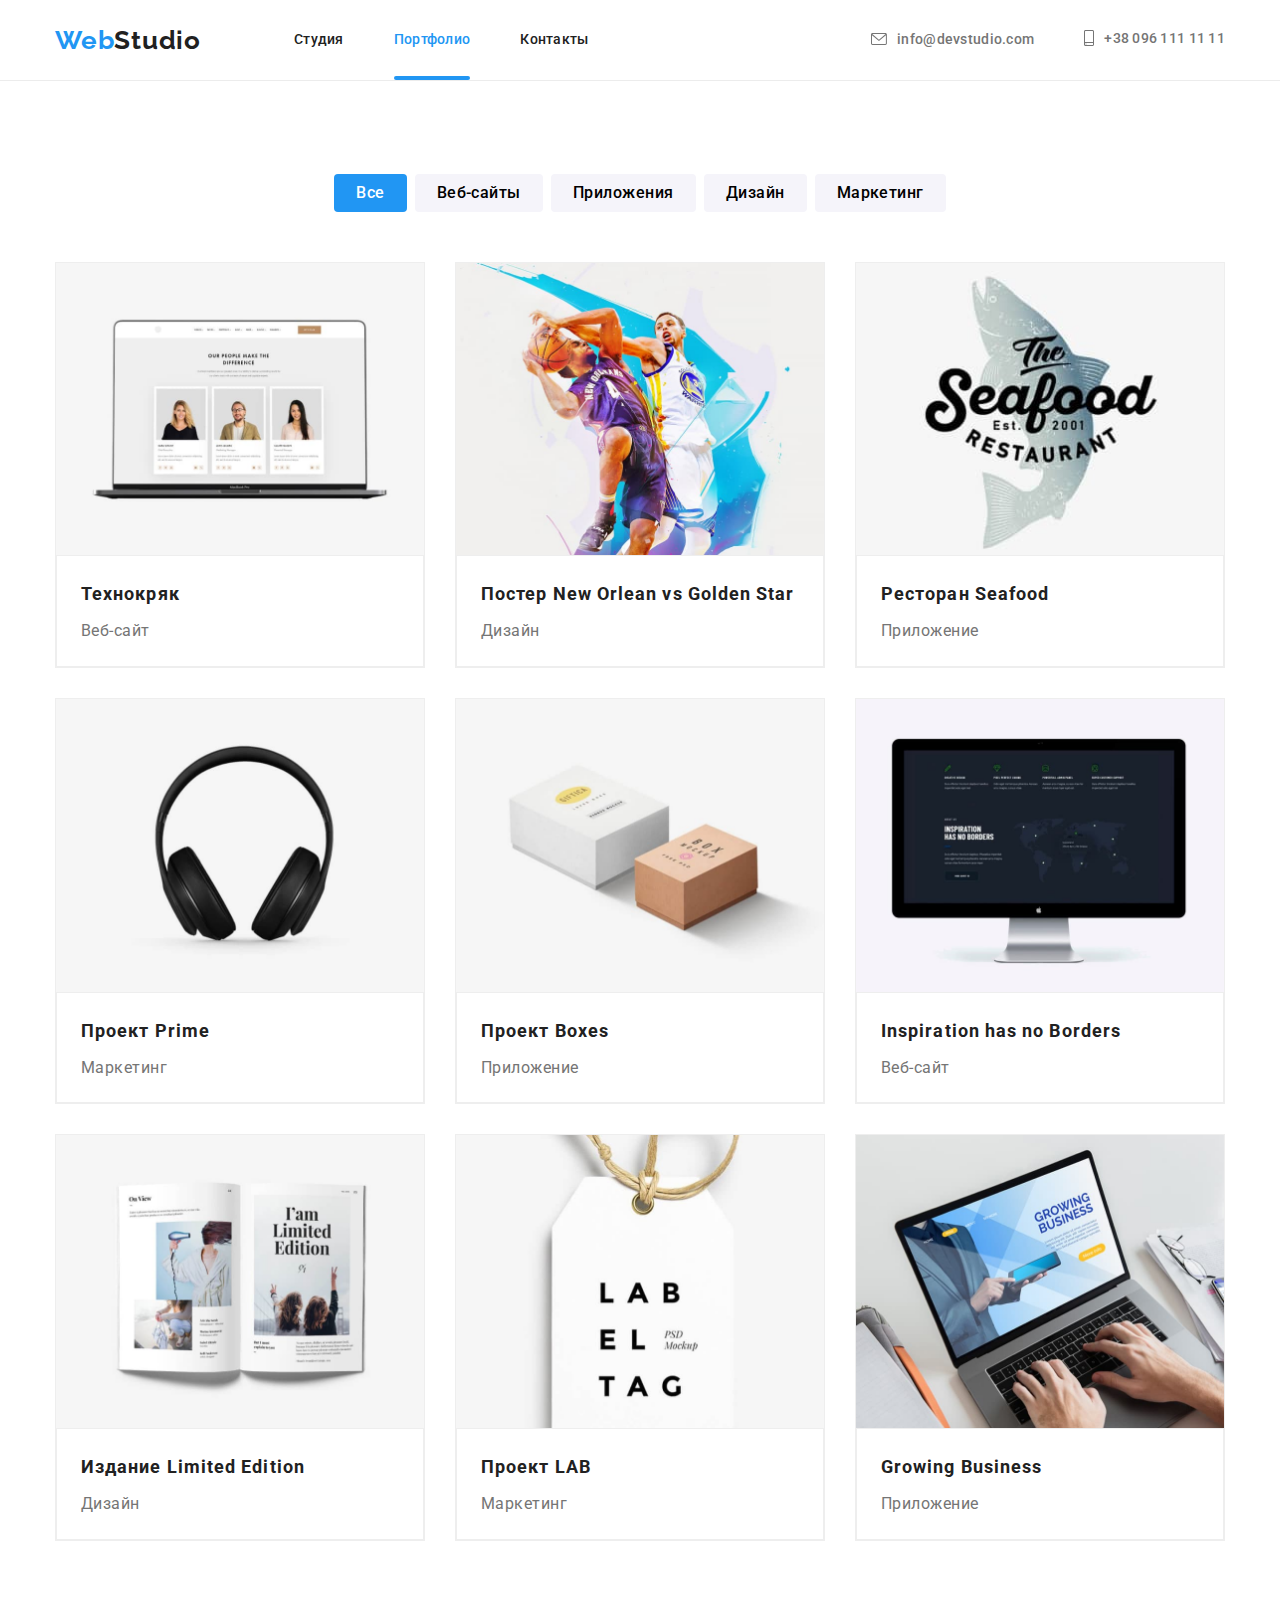
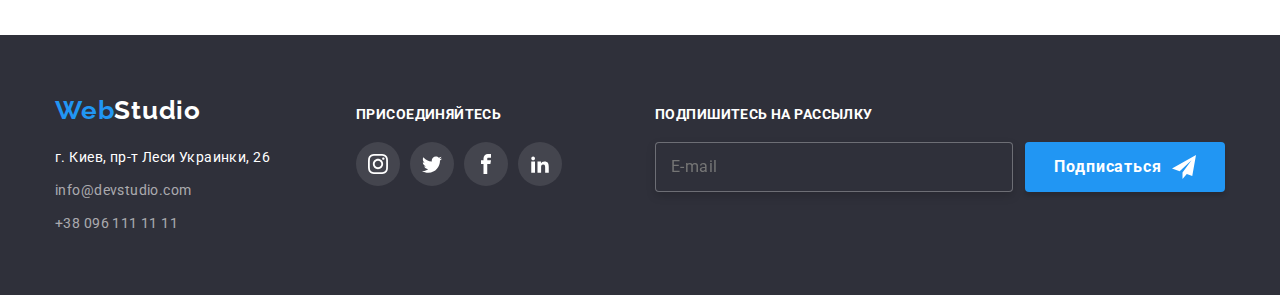
==== commit e3c6891a: "bnsfbns8" ====
--- a/portfolio.html
+++ b/portfolio.html
@@ -178,7 +178,7 @@
                         ./images/laptop1.jpg      1x,
                         ./images/laptop1-2x-2.jpg 2x
                       "
-                      media="(min-width:480px)"
+                      media="(max-width:767.99px)"
                     />
                     <img
                       class="work-img-container__img"
@@ -270,7 +270,7 @@
                         ./images/seafood1.jpg      1x,
                         ./images/seafood1-2x-2.jpg 2x
                       "
-                      media="(min-width:460px)"
+                      media="(max-width:767.99px)"
                     />
                     <img
                       class="work-img-container__img"
@@ -319,7 +319,7 @@
                         ./images/headphones1.jpg    1x,
                         ./images/headphones1-2x.jpg 2x
                       "
-                      media="(max-width:768px)"
+                      media="(max-width:767.99px)"
                     />
                     <img
                       class="work-img-container__img"
@@ -364,7 +364,7 @@
                         ./images/boxes1.jpg      1x,
                         ./images/boxes1-2x-2.jpg 2x
                       "
-                      media="(max-width:768px)"
+                      media="(max-width:767.99px)"
                     />
                     <img
                       class="work-img-container__img"
@@ -409,7 +409,7 @@
                         ./images/monitor1.jpg      1x,
                         ./images/monitor1-2x-2.jpg 2x
                       "
-                      media="(max-width:768px)"
+                      media="(max-width:767.99px)"
                     />
                     <img
                       class="work-img-container__img"
@@ -452,7 +452,7 @@
                     />
                     <source
                       srcset="./images/book1.jpg 1x, ./images/book1-2x-2.jpg 2x"
-                      media="(max-width:768px)"
+                      media="(max-width:767.99px)"
                     />
                     <img
                       class="work-img-container__img"
@@ -491,7 +491,7 @@
                     />
                     <source
                       srcset="./images/lab1.jpg 1x, ./images/lab1-2x-2.jpg 2x"
-                      media="(max-width:768px)"
+                      media="(max-width:767.99px)"
                     />
                     <img
                       class="work-img-container__img"
@@ -536,7 +536,7 @@
                         ./images/laptop-two.jpg    1x,
                         ./images/laptop-two-2x.jpg 2x
                       "
-                      media="(max-width:768px)"
+                      media="(max-width:767.99px)"
                     />
                     <img
                       class="work-img-container__img"
--- a/css/main.css
+++ b/css/main.css
@@ -288,6 +288,9 @@
   display: inline-flex;
   align-items: center;
   transition: opacity 250ms cubic-bezier(0.4, 0, 0.2, 1);
+  transition-property: color;
+  transition-duration: 100ms;
+  transition-timing-function: cubic-bezier(0.4, 0, 0.2, 1);
   font-size: calc(24px + (16 + 16 * 1) * ((100vw - 280px) / 480));
 }
 
@@ -315,7 +318,7 @@
   }
 }
 
-@media screen and (min-width: 460px) {
+@media screen and (min-width: 450px) {
   .number {
     margin-top: 10px;
   }
@@ -337,7 +340,6 @@
   height: 100vh;
   padding-top: 48px;
   padding-bottom: 48px;
-  padding-left: 40px;
 }
 
 .mob-menu .container {
@@ -347,9 +349,16 @@
   justify-content: space-between;
   position: relative;
   padding: 0;
-}
-
-@media screen and (min-width: 768px) {
+  padding-left: 20px;
+}
+
+@media screen and (min-width: 450px) {
+  .mob-menu {
+    padding-left: 40px;
+  }
+}
+
+@media screen and (min-width: 767px) {
   .mob-menu {
     display: none;
   }
@@ -375,6 +384,9 @@
   background-size: contain;
   background-repeat: no-repeat;
   fill: black;
+  transition-property: fill;
+  transition-duration: 100ms;
+  transition-timing-function: cubic-bezier(0.4, 0, 0.2, 1);
 }
 
 .mob-menu__button-icon:hover {
@@ -462,6 +474,7 @@
 
 .mob-soc-list__menu {
   display: flex;
+  flex-wrap: wrap;
 }
 
 .mob-soc-list__menu :not(:last-child) {
@@ -551,19 +564,24 @@
   background: #2f303a;
   padding-top: 118px;
   padding-bottom: 118px;
-  background-image: linear-gradient(rgba(47, 48, 58, 0.4), rgba(47, 48, 58, 0.4)), url(../images/headerimgmob.jpg);
-  background-repeat: no-repeat;
-  background-size: cover;
-  background-position: center;
-}
-
-@media (min-device-pixel-ratio: 2), (min-resolution: 192dpi), (min-resolution: 2dppx) {
+}
+
+@media screen and (max-width: 767.99px) {
+  .hero {
+    background-image: linear-gradient(rgba(47, 48, 58, 0.4), rgba(47, 48, 58, 0.4)), url(../images/headerimgmob.jpg);
+    background-repeat: no-repeat;
+    background-size: cover;
+    background-position: center;
+  }
+}
+
+@media screen and (max-width: 767.99px) and (min-device-pixel-ratio: 2), screen and (max-width: 767.99px) and (min-resolution: 192dpi), screen and (max-width: 767.99px) and (min-resolution: 2dppx) {
   .hero {
     background-image: linear-gradient(rgba(47, 48, 58, 0.4), rgba(47, 48, 58, 0.4)), url(../images/hero-mob2x.jpg);
   }
 }
 
-@media screen and (min-width: 768px) and (max-width: 1200px) {
+@media screen and (min-width: 768px) and (max-width: 1199.99px) {
   .hero {
     background-image: linear-gradient(rgba(47, 48, 58, 0.4), rgba(47, 48, 58, 0.4)), url(../images/headerimgmobile.jpg);
     background-repeat: no-repeat;
@@ -572,7 +590,7 @@
   }
 }
 
-@media screen and (min-width: 768px) and (max-width: 1200px) and (min-device-pixel-ratio: 2), screen and (min-width: 768px) and (max-width: 1200px) and (min-resolution: 192dpi), screen and (min-width: 768px) and (max-width: 1200px) and (min-resolution: 2dppx) {
+@media screen and (min-width: 768px) and (max-width: 1199.99px) and (min-device-pixel-ratio: 2), screen and (min-width: 768px) and (max-width: 1199.99px) and (min-resolution: 192dpi), screen and (min-width: 768px) and (max-width: 1199.99px) and (min-resolution: 2dppx) {
   .hero {
     background-image: linear-gradient(rgba(47, 48, 58, 0.4), rgba(47, 48, 58, 0.4)), url(../images/hero-plan2x.jpg);
   }
@@ -584,12 +602,15 @@
     max-height: 600px;
     padding-top: 200px;
     padding-bottom: 200px;
+    background-repeat: no-repeat;
+    background-size: cover;
+    background-position: center;
   }
 }
 
 @media screen and (min-width: 1200px) and (max-width: 1600px) and (min-device-pixel-ratio: 2), screen and (min-width: 1200px) and (max-width: 1600px) and (min-resolution: 192dpi), screen and (min-width: 1200px) and (max-width: 1600px) and (min-resolution: 2dppx) {
   .hero {
-    background-image: linear-gradient(rgba(47, 48, 58, 0.4), rgba(47, 48, 58, 0.4)), url(../images/hero1600ok-2x.jpg);
+    background-image: linear-gradient(rgba(47, 48, 58, 0.4), rgba(47, 48, 58, 0.4)), url(../images/hero-comp2x.jpg);
   }
 }
 
@@ -638,7 +659,9 @@
   color: var(--background-color);
   padding: 10px 32px;
   cursor: pointer;
-  transition: opacity 250ms cubic-bezier(0.4, 0, 0.2, 1);
+  transition-property: transform;
+  transition-duration: 100ms;
+  transition-timing-function: cubic-bezier(0.4, 0, 0.2, 1);
 }
 
 .hero__button:hover {
@@ -753,12 +776,6 @@
   }
 }
 
-@media screen and (min-width: 768px) {
-  .employment {
-    display: none;
-  }
-}
-
 @media screen and (min-width: 1200px) {
   .employment {
     display: block;
@@ -867,12 +884,12 @@
   text-align: center;
   letter-spacing: 0.03em;
   color: var(--main-color);
+  margin-bottom: 16px;
 }
 
 .personnel-button-menu {
   display: flex;
   list-style: none;
-  margin-top: 16px;
   justify-content: center;
 }
 
@@ -900,6 +917,11 @@
   fill: var(--background-color);
 }
 
+.button-personnel:focus {
+  background-color: #2196f3;
+  fill: var(--background-color);
+}
+
 .button-personnel__icon {
   width: 20px;
   height: 20px;
@@ -976,14 +998,19 @@
   fill: #2196f3;
 }
 
-@media screen and (min-width: 768px) {
-  .regular-customers-button:hover {
+.regular-customers-button:focus {
+  border: 1px solid #2196f3;
+  fill: #2196f3;
+}
+
+@media screen and (min-width: 768px) {
+  .regular-customers-button {
     width: 226px;
   }
 }
 
 @media screen and (min-width: 1200px) {
-  .regular-customers-button:hover {
+  .regular-customers-button {
     width: 170px;
   }
 }
@@ -994,6 +1021,17 @@
   background-position: center;
   background-repeat: no-repeat;
   background-size: contain;
+  transition-property: fill;
+  transition-duration: 100ms;
+  transition-timing-function: cubic-bezier(0.4, 0, 0.2, 1);
+}
+
+.regular-customers-button__icon:hover {
+  fill: #2196f3;
+}
+
+.regular-customers-button__icon:focus {
+  fill: #2196f3;
 }
 
 .footer {
@@ -1143,7 +1181,9 @@
   display: flex;
   justify-content: center;
   align-items: center;
-  transition: opacity 250ms cubic-bezier(0.4, 0, 0.2, 1);
+  transition-property: transform;
+  transition-duration: 100ms;
+  transition-timing-function: cubic-bezier(0.4, 0, 0.2, 1);
 }
 
 .social-networks__button:hover {
@@ -1277,8 +1317,7 @@
   width: 100%;
   height: 100%;
   background-color: rgba(0, 0, 0, 0.2);
-  transition: opacity 250ms cubic-bezier(0.4, 0, 0.2, 1);
-  visibility: 250ms cubic-bezier(0.4, 0, 0.2, 1);
+  transition: opacity 250ms cubic-bezier(0.4, 0, 0.2, 1), visibility 250ms cubic-bezier(0.4, 0, 0.2, 1);
 }
 
 .modal {
@@ -1324,15 +1363,33 @@
   top: 8px;
   right: 8px;
   cursor: pointer;
+  transition-property: fill;
+  transition-duration: 100ms;
+  transition-timing-function: cubic-bezier(0.4, 0, 0.2, 1);
+}
+
+.modal-btn :hover {
+  fill: #2196f3;
+}
+
+.modal-btn:focus {
+  fill: #2196f3;
 }
 
 .modal-btn__icon {
   width: 11px;
   height: 11px;
   fill: var(--secondary-color);
+  transition-property: fill;
+  transition-duration: 100ms;
+  transition-timing-function: cubic-bezier(0.4, 0, 0.2, 1);
 }
 
 .modal-btn__icon :hover {
+  fill: #2196f3;
+}
+
+.modal-btn__icon:focus {
   fill: #2196f3;
 }
 
@@ -1346,6 +1403,30 @@
   letter-spacing: 0.03em;
   margin-bottom: 12px;
   color: #212121;
+}
+
+.modal-field {
+  margin-bottom: 10px;
+  position: relative;
+}
+
+.modal-input-wrap-lable {
+  font-family: "Roboto";
+  font-style: normal;
+  font-weight: 400;
+  font-size: 12px;
+  line-height: 1.16;
+  letter-spacing: 0.01em;
+  color: #757575;
+  fill: currentColor;
+}
+
+.modal-input-wrap-lable:hover {
+  color: #2196f3;
+}
+
+.modal-input-wrap-lable:focus {
+  color: #2196f3;
 }
 
 .input-modal {
@@ -1359,6 +1440,11 @@
   outline: none;
 }
 
+.input-modal:hover {
+  border-color: #2196f3;
+  color: #2196f3;
+}
+
 .input-modal:focus {
   border-color: #2196f3;
 }
@@ -1367,7 +1453,7 @@
   position: absolute;
   top: 50%;
   left: 15px;
-  transition: opacity 250ms cubic-bezier(0.4, 0, 0.2, 1);
+  transition: opacity 250ms cubic-bezier(0.4, 0, 0.2, 1), visibility 250ms cubic-bezier(0.4, 0, 0.2, 1);
   fill: #212121;
   background-position: center;
   background-size: contain;
@@ -1375,26 +1461,12 @@
   content: "";
 }
 
+.input-modal:hover + .modal-input-wrap__icon {
+  fill: #2196f3;
+}
+
 .input-modal:focus + .modal-input-wrap__icon {
   fill: #2196f3;
-}
-
-.modal-input-wrap-lable {
-  font-family: "Roboto";
-  font-style: normal;
-  font-weight: 400;
-  font-size: 12px;
-  line-height: 1.16;
-  letter-spacing: 0.01em;
-  color: #757575;
-}
-
-.modal-field {
-  margin-bottom: 10px;
-}
-
-.modal-input-wrap {
-  position: relative;
 }
 
 .modal-text-area {
@@ -1499,13 +1571,21 @@
   align-items: center;
   margin: 0 auto;
   cursor: pointer;
+  border-radius: 4px;
+  transition-property: background-color, box-shadow;
+  transition-duration: 100ms;
+  transition-timing-function: cubic-bezier(0.4, 0, 0.2, 1);
   color: #ffffff;
 }
 
 .button-input:hover {
-  background: #188ce8;
+  background-color: #188ce8;
   box-shadow: 0px 4px 4px rgba(0, 0, 0, 0.15);
-  border-radius: 4px;
+}
+
+.button-input:focus {
+  background-color: #188ce8;
+  box-shadow: 0px 4px 4px rgba(0, 0, 0, 0.15);
 }
 
 .is-hidden {
@@ -1575,21 +1655,22 @@
   border-radius: 4px;
   padding: 6px 22px;
   cursor: pointer;
-  transition: opacity 250ms cubic-bezier(0.4, 0, 0.2, 1);
+  border-radius: 4px;
+  transition-property: background-color, color, box-shadow;
+  transition-duration: 100ms;
+  transition-timing-function: cubic-bezier(0.4, 0, 0.2, 1);
 }
 
 .main-portfolio__button:hover {
   background-color: #2196f3;
   color: var(--background-color);
   box-shadow: 0px 3px 1px rgba(0, 0, 0, 0.1), 0px 1px 2px rgba(0, 0, 0, 0.08), 0px 2px 2px rgba(0, 0, 0, 0.12);
-  border-radius: 4px;
 }
 
 .main-portfolio__button:focus {
   background-color: #2196f3;
   color: var(--background-color);
   box-shadow: 0px 3px 1px rgba(0, 0, 0, 0.1), 0px 1px 2px rgba(0, 0, 0, 0.08), 0px 2px 2px rgba(0, 0, 0, 0.12);
-  border-radius: 4px;
 }
 
 .main-portfolio__button.current {
@@ -1638,7 +1719,8 @@
   }
 }
 
-.work-menu__item:hover .work-img-container__text {
+.work-menu__link:hover .work-img-container__text,
+.work-menu__link:focus .work-img-container__text {
   transform: translateY(0%);
 }
 
@@ -1646,6 +1728,10 @@
   display: flex;
   height: 100%;
   flex-direction: column;
+  border: 1px solid #eeeeee;
+  transition-property: box-shadow;
+  transition-duration: 100ms;
+  transition-timing-function: cubic-bezier(0.4, 0, 0.2, 1);
 }
 
 .work-menu__link:hover {
@@ -1653,7 +1739,6 @@
 }
 
 .work-menu__link:focus {
-  border: 1px solid #eeeeee;
   box-shadow: 0px 1px 1px rgba(0, 0, 0, 0.12), 0px 4px 4px rgba(0, 0, 0, 0.06), 1px 4px 6px rgba(0, 0, 0, 0.16);
 }
 
@@ -1674,7 +1759,6 @@
   position: absolute;
   top: 0;
   background: rgba(33, 150, 243, 0.9);
-  font-family: "Roboto";
   font-style: normal;
   font-weight: 400;
   font-size: 18px;
@@ -1709,7 +1793,6 @@
 }
 
 .work-information__text {
-  font-family: "Roboto";
   font-style: normal;
   font-weight: 400;
   font-size: 16px;
